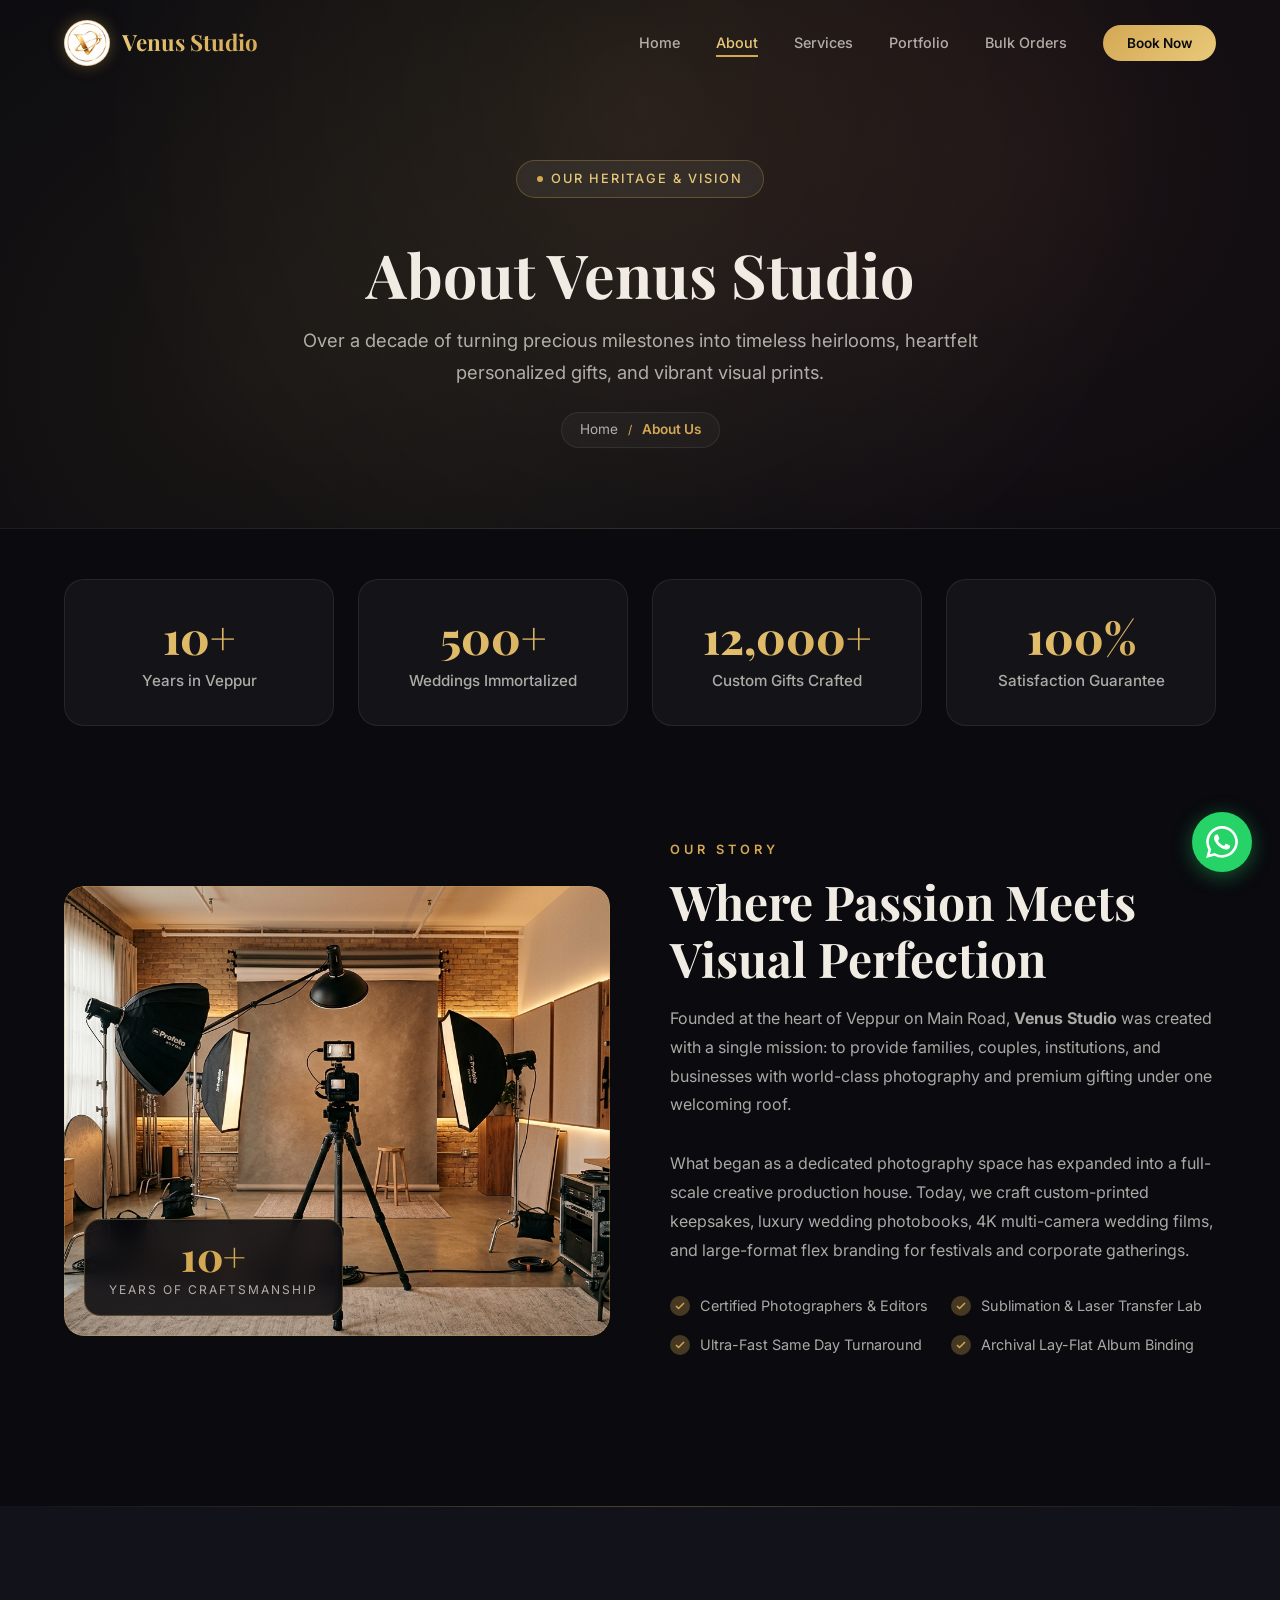
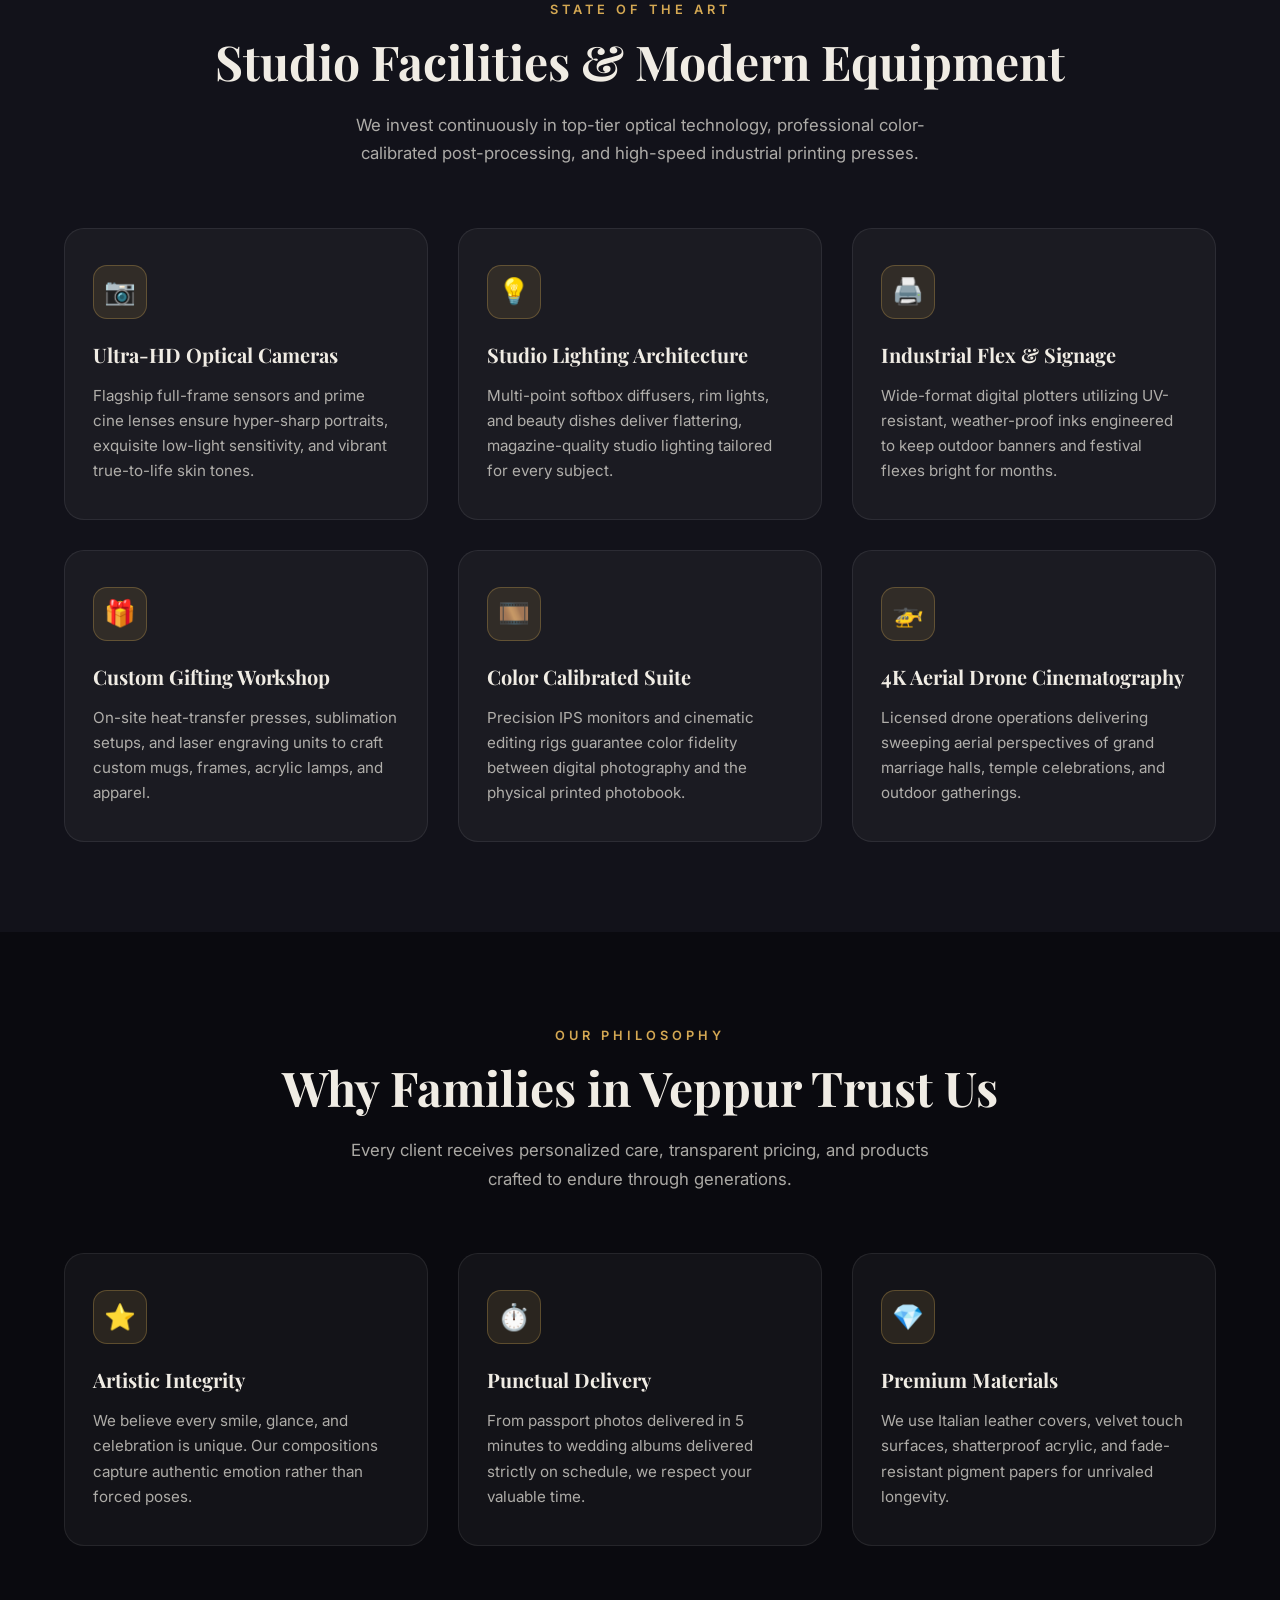
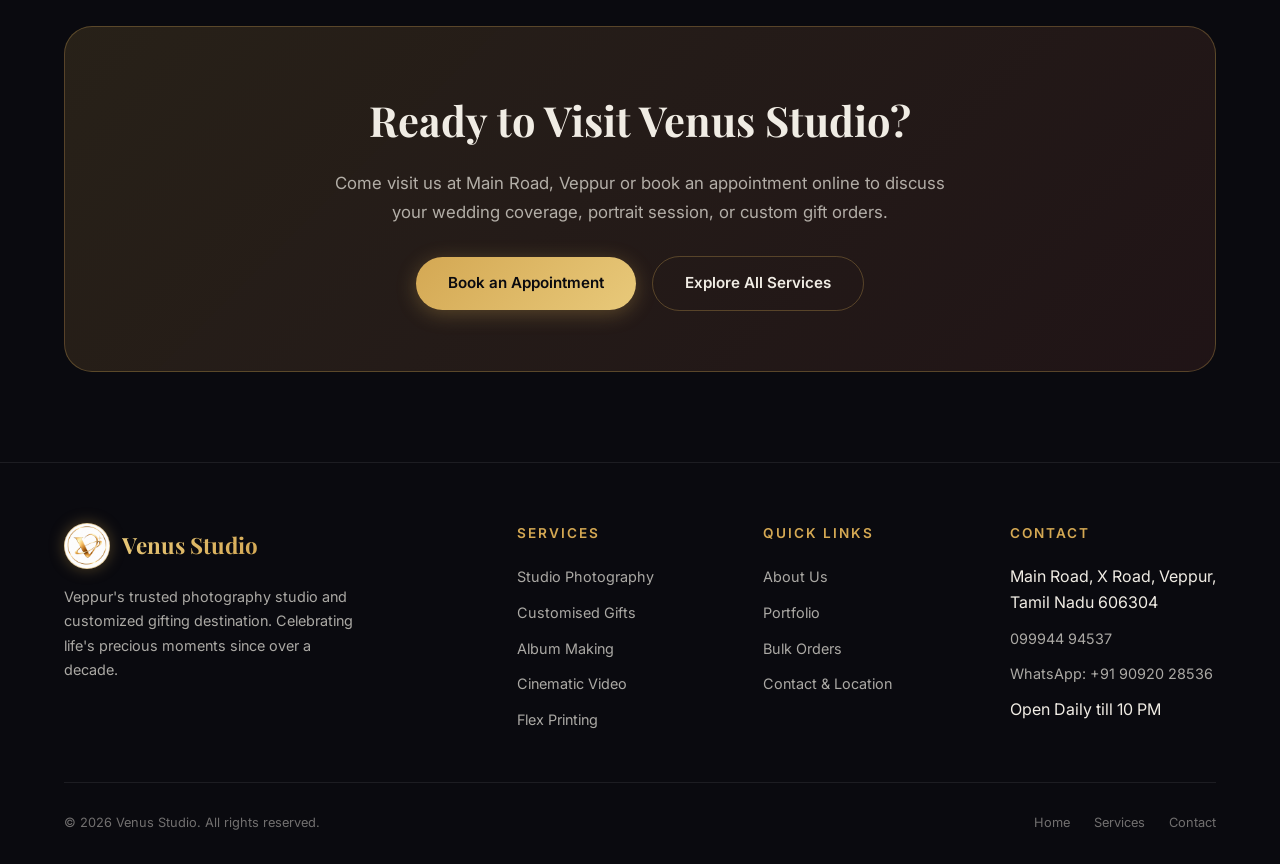
==== about.html @ 0b992a7d "split pagess" ====
<!DOCTYPE html>
<html lang="en">
<head>
  <meta charset="UTF-8">
  <meta name="viewport" content="width=device-width, initial-scale=1.0">
  <title>About Us | Venus Studio & Gifts — Veppur</title>
  <meta name="description" content="Discover the story, creative vision, and studio facilities behind Venus Studio in Veppur. Serving over a decade of excellence in photography, cinematic video, and custom gifts.">
  <meta name="keywords" content="About Venus Studio, photography studio Veppur, photo studio equipment, customized gift makers, wedding photography team">

  <!-- Open Graph / Meta -->
  <meta property="og:title" content="About Us | Venus Studio & Gifts">
  <meta property="og:description" content="Veppur's trusted photography studio and customized gifting destination celebrating life's precious moments for over 10 years.">
  <meta property="og:type" content="website">
  <meta property="og:image" content="images/studio.jpg">

  <!-- Stylesheet & Favicon -->
  <link rel="stylesheet" href="styles.css">
  <link rel="icon" type="image/png" href="images/logo.png">
</head>
<body>

  <!-- Navigation Bar -->
  <header>
    <nav class="navbar" id="navbar">
      <div class="container">
        <a href="index.html" class="nav-logo" aria-label="Venus Studio Home">
          <img src="images/logo.png" alt="Venus Studio Logo" class="nav-logo-img">
          <span class="nav-logo-text">Venus Studio</span>
        </a>

        <ul class="nav-links" id="navLinks">
          <li><a href="index.html">Home</a></li>
          <li><a href="about.html" class="active">About</a></li>
          <li><a href="services.html">Services</a></li>
          <li><a href="portfolio.html">Portfolio</a></li>
          <li><a href="bulk-orders.html">Bulk Orders</a></li>
          <li><a href="contact.html" class="nav-cta">Book Now</a></li>
        </ul>

        <button class="hamburger" id="hamburger" aria-label="Toggle menu">
          <span></span>
          <span></span>
          <span></span>
        </button>
      </div>
    </nav>
  </header>

  <main>
    <!-- Subpage Hero Banner -->
    <section class="page-hero">
      <div class="container">
        <div class="hero-badge">
          <span class="dot"></span>
          <span>Our Heritage & Vision</span>
        </div>
        <h1 class="page-hero-title">About Venus Studio</h1>
        <p class="page-hero-subtitle">
          Over a decade of turning precious milestones into timeless heirlooms, heartfelt personalized gifts, and vibrant visual prints.
        </p>
        <div class="breadcrumb">
          <a href="index.html">Home</a>
          <span class="breadcrumb-sep">/</span>
          <span class="breadcrumb-active">About Us</span>
        </div>
      </div>
    </section>

    <!-- Milestone Statistics -->
    <section class="container">
      <div class="stats-grid">
        <div class="stat-card reveal">
          <div class="stat-num">10+</div>
          <div class="stat-label">Years in Veppur</div>
        </div>
        <div class="stat-card reveal">
          <div class="stat-num">500+</div>
          <div class="stat-label">Weddings Immortalized</div>
        </div>
        <div class="stat-card reveal">
          <div class="stat-num">12,000+</div>
          <div class="stat-label">Custom Gifts Crafted</div>
        </div>
        <div class="stat-card reveal">
          <div class="stat-num">100%</div>
          <div class="stat-label">Satisfaction Guarantee</div>
        </div>
      </div>
    </section>

    <!-- In-Depth Story & Philosophy -->
    <section class="about" style="padding-top: 40px;">
      <div class="container">
        <div class="about-grid">
          <div class="about-image reveal-left">
            <img src="images/studio.jpg" alt="Venus Studio professional cameras and studio layout">
            <div class="about-experience">
              <div class="number">10+</div>
              <div class="label">Years of Craftsmanship</div>
            </div>
          </div>

          <div class="about-content reveal-right">
            <span class="section-label">Our Story</span>
            <h2 class="section-title">Where Passion Meets Visual Perfection</h2>
            <p class="about-text">
              Founded at the heart of Veppur on Main Road, <strong>Venus Studio</strong> was created with a single mission: to provide families, couples, institutions, and businesses with world-class photography and premium gifting under one welcoming roof.
            </p>
            <p class="about-text">
              What began as a dedicated photography space has expanded into a full-scale creative production house. Today, we craft custom-printed keepsakes, luxury wedding photobooks, 4K multi-camera wedding films, and large-format flex branding for festivals and corporate gatherings.
            </p>

            <div class="about-features">
              <div class="about-feature">
                <div class="check">
                  <svg viewBox="0 0 24 24" fill="none" stroke-width="3"><polyline points="20 6 9 17 4 12"></polyline></svg>
                </div>
                <span>Certified Photographers & Editors</span>
              </div>
              <div class="about-feature">
                <div class="check">
                  <svg viewBox="0 0 24 24" fill="none" stroke-width="3"><polyline points="20 6 9 17 4 12"></polyline></svg>
                </div>
                <span>Sublimation & Laser Transfer Lab</span>
              </div>
              <div class="about-feature">
                <div class="check">
                  <svg viewBox="0 0 24 24" fill="none" stroke-width="3"><polyline points="20 6 9 17 4 12"></polyline></svg>
                </div>
                <span>Ultra-Fast Same Day Turnaround</span>
              </div>
              <div class="about-feature">
                <div class="check">
                  <svg viewBox="0 0 24 24" fill="none" stroke-width="3"><polyline points="20 6 9 17 4 12"></polyline></svg>
                </div>
                <span>Archival Lay-Flat Album Binding</span>
              </div>
            </div>
          </div>
        </div>
      </div>
    </section>

    <!-- Studio Facilities & Technology -->
    <section class="services" style="background: var(--bg-secondary); padding: 90px 0;">
      <div class="container">
        <div class="section-header reveal">
          <span class="section-label">State of the Art</span>
          <h2 class="section-title">Studio Facilities & Modern Equipment</h2>
          <p class="section-subtitle">
            We invest continuously in top-tier optical technology, professional color-calibrated post-processing, and high-speed industrial printing presses.
          </p>
        </div>

        <div class="values-grid">
          <div class="value-card reveal">
            <div class="value-icon">📷</div>
            <h3>Ultra-HD Optical Cameras</h3>
            <p>Flagship full-frame sensors and prime cine lenses ensure hyper-sharp portraits, exquisite low-light sensitivity, and vibrant true-to-life skin tones.</p>
          </div>

          <div class="value-card reveal">
            <div class="value-icon">💡</div>
            <h3>Studio Lighting Architecture</h3>
            <p>Multi-point softbox diffusers, rim lights, and beauty dishes deliver flattering, magazine-quality studio lighting tailored for every subject.</p>
          </div>

          <div class="value-card reveal">
            <div class="value-icon">🖨️</div>
            <h3>Industrial Flex & Signage</h3>
            <p>Wide-format digital plotters utilizing UV-resistant, weather-proof inks engineered to keep outdoor banners and festival flexes bright for months.</p>
          </div>

          <div class="value-card reveal">
            <div class="value-icon">🎁</div>
            <h3>Custom Gifting Workshop</h3>
            <p>On-site heat-transfer presses, sublimation setups, and laser engraving units to craft custom mugs, frames, acrylic lamps, and apparel.</p>
          </div>

          <div class="value-card reveal">
            <div class="value-icon">🎞️</div>
            <h3>Color Calibrated Suite</h3>
            <p>Precision IPS monitors and cinematic editing rigs guarantee color fidelity between digital photography and the physical printed photobook.</p>
          </div>

          <div class="value-card reveal">
            <div class="value-icon">🚁</div>
            <h3>4K Aerial Drone Cinematography</h3>
            <p>Licensed drone operations delivering sweeping aerial perspectives of grand marriage halls, temple celebrations, and outdoor gatherings.</p>
          </div>
        </div>
      </div>
    </section>

    <!-- Our Values & Promises -->
    <section class="container" style="padding: 90px 24px;">
      <div class="section-header reveal">
        <span class="section-label">Our Philosophy</span>
        <h2 class="section-title">Why Families in Veppur Trust Us</h2>
        <p class="section-subtitle">
          Every client receives personalized care, transparent pricing, and products crafted to endure through generations.
        </p>
      </div>

      <div class="values-grid">
        <div class="value-card reveal">
          <div class="value-icon">⭐</div>
          <h3>Artistic Integrity</h3>
          <p>We believe every smile, glance, and celebration is unique. Our compositions capture authentic emotion rather than forced poses.</p>
        </div>

        <div class="value-card reveal">
          <div class="value-icon">⏱️</div>
          <h3>Punctual Delivery</h3>
          <p>From passport photos delivered in 5 minutes to wedding albums delivered strictly on schedule, we respect your valuable time.</p>
        </div>

        <div class="value-card reveal">
          <div class="value-icon">💎</div>
          <h3>Premium Materials</h3>
          <p>We use Italian leather covers, velvet touch surfaces, shatterproof acrylic, and fade-resistant pigment papers for unrivaled longevity.</p>
        </div>
      </div>

      <!-- Call to Action Banner -->
      <div class="cta-banner reveal">
        <h2>Ready to Visit Venus Studio?</h2>
        <p>Come visit us at Main Road, Veppur or book an appointment online to discuss your wedding coverage, portrait session, or custom gift orders.</p>
        <div class="cta-banner-buttons">
          <a href="contact.html" class="btn btn-primary">Book an Appointment</a>
          <a href="services.html" class="btn btn-secondary">Explore All Services</a>
        </div>
      </div>
    </section>
  </main>

  <!-- Footer -->
  <footer class="footer">
    <div class="container">
      <div class="footer-grid">
        <div class="footer-brand">
          <div class="nav-logo">
            <img src="images/logo.png" alt="Venus Studio Logo" class="nav-logo-img">
            <span class="nav-logo-text">Venus Studio</span>
          </div>
          <p>Veppur's trusted photography studio and customized gifting destination. Celebrating life's precious moments since over a decade.</p>
        </div>

        <div class="footer-col">
          <h4>Services</h4>
          <ul>
            <li><a href="services.html#photography">Studio Photography</a></li>
            <li><a href="services.html#gifts">Customised Gifts</a></li>
            <li><a href="services.html#album">Album Making</a></li>
            <li><a href="services.html#videography">Cinematic Video</a></li>
            <li><a href="services.html#flex">Flex Printing</a></li>
          </ul>
        </div>

        <div class="footer-col">
          <h4>Quick Links</h4>
          <ul>
            <li><a href="about.html">About Us</a></li>
            <li><a href="portfolio.html">Portfolio</a></li>
            <li><a href="bulk-orders.html">Bulk Orders</a></li>
            <li><a href="contact.html">Contact & Location</a></li>
          </ul>
        </div>

        <div class="footer-col">
          <h4>Contact</h4>
          <ul>
            <li>Main Road, X Road, Veppur, Tamil Nadu 606304</li>
            <li><a href="tel:09994494537">099944 94537</a></li>
            <li><a href="https://wa.me/919092028536" target="_blank" rel="noopener">WhatsApp: +91 90920 28536</a></li>
            <li>Open Daily till 10 PM</li>
          </ul>
        </div>
      </div>

      <div class="footer-bottom">
        <p>&copy; 2026 Venus Studio. All rights reserved.</p>
        <div class="footer-bottom-links">
          <a href="index.html">Home</a>
          <a href="services.html">Services</a>
          <a href="contact.html">Contact</a>
        </div>
      </div>
    </div>
  </footer>

  <!-- Floating WhatsApp Action Button -->
  <a href="https://wa.me/919092028536?text=Hi%20Venus%20Studio,%20I%20would%20like%20to%20know%20more%20about%20your%20services" target="_blank" rel="noopener" class="whatsapp-float" aria-label="Chat with Venus Studio on WhatsApp">
    <svg viewBox="0 0 24 24"><path d="M.057 24l1.687-6.163c-1.041-1.804-1.588-3.849-1.587-5.946.003-6.556 5.338-11.891 11.893-11.891 3.181.001 6.167 1.24 8.413 3.488 2.245 2.248 3.481 5.236 3.48 8.414-.003 6.557-5.338 11.892-11.893 11.892-1.99-.001-3.951-.5-5.688-1.448l-6.305 1.654zm6.597-3.807c1.676.995 3.276 1.591 5.392 1.592 5.448 0 9.886-4.434 9.889-9.885.002-5.462-4.415-9.89-9.881-9.892-5.452 0-9.887 4.434-9.889 9.884-.001 2.225.651 3.891 1.746 5.634l-.999 3.648 3.742-.981zm11.387-5.464c-.074-.124-.272-.198-.57-.347-.297-.149-1.758-.868-2.031-.967-.272-.099-.47-.149-.669.149-.198.297-.768.967-.941 1.165-.173.198-.347.223-.644.074-.297-.149-1.255-.462-2.39-1.475-.883-.788-1.48-1.761-1.653-2.059-.173-.297-.018-.458.13-.606.134-.133.297-.347.446-.521.151-.172.2-.296.3-.495.099-.198.05-.372-.025-.521-.075-.148-.669-1.611-.916-2.206-.242-.579-.487-.501-.669-.51-.173-.008-.371-.01-.57-.01-.198 0-.52.074-.792.372s-1.04 1.015-1.04 2.479 1.065 2.876 1.213 3.074c.149.198 2.095 3.2 5.076 4.487.709.306 1.263.489 1.694.626.712.226 1.36.194 1.872.118.571-.085 1.758-.719 2.006-1.413.248-.695.248-1.29.173-1.414z"/></svg>
    <span class="tooltip">Chat with Venus Studio</span>
  </a>

  <!-- JavaScript -->
  <script src="script.js"></script>
</body>
</html>
---- styles.css ----
/* ============================================
   VENUS STUDIO — Design System
   Premium dark theme with gold accents
   ============================================ */

/* --- Google Fonts --- */
@import url('https://fonts.googleapis.com/css2?family=Playfair+Display:ital,wght@0,400;0,500;0,600;0,700;0,800;1,400;1,500&family=Inter:wght@300;400;500;600;700&display=swap');

/* --- CSS Custom Properties --- */
:root {
  /* Colors */
  --bg-primary: #0a0a0f;
  --bg-secondary: #12121a;
  --bg-card: rgba(255, 255, 255, 0.04);
  --bg-glass: rgba(255, 255, 255, 0.06);
  --bg-glass-hover: rgba(255, 255, 255, 0.1);

  --gold-primary: #d4a853;
  --gold-light: #e8c97a;
  --gold-dark: #b8922e;
  --gold-glow: rgba(212, 168, 83, 0.3);

  --coral: #e8735a;
  --coral-soft: rgba(232, 115, 90, 0.15);

  --text-primary: #f0ece4;
  --text-secondary: rgba(240, 236, 228, 0.7);
  --text-muted: rgba(240, 236, 228, 0.45);

  --border-subtle: rgba(255, 255, 255, 0.08);
  --border-gold: rgba(212, 168, 83, 0.3);

  /* Typography */
  --font-display: 'Playfair Display', Georgia, serif;
  --font-body: 'Inter', -apple-system, BlinkMacSystemFont, sans-serif;

  /* Spacing */
  --section-padding: 100px 0;
  --container-width: 1200px;
  --container-padding: 0 24px;

  /* Transitions */
  --ease-out: cubic-bezier(0.25, 0.46, 0.45, 0.94);
  --ease-spring: cubic-bezier(0.34, 1.56, 0.64, 1);

  /* Shadows */
  --shadow-card: 0 4px 30px rgba(0, 0, 0, 0.3);
  --shadow-glow: 0 0 40px rgba(212, 168, 83, 0.15);
  --shadow-deep: 0 20px 60px rgba(0, 0, 0, 0.5);
}

/* --- Reset & Base --- */
*,
*::before,
*::after {
  margin: 0;
  padding: 0;
  box-sizing: border-box;
}

html {
  scroll-behavior: smooth;
  font-size: 16px;
  -webkit-font-smoothing: antialiased;
  -moz-osx-font-smoothing: grayscale;
}

body {
  font-family: var(--font-body);
  background-color: var(--bg-primary);
  color: var(--text-primary);
  line-height: 1.6;
  overflow-x: hidden;
}

a {
  text-decoration: none;
  color: inherit;
  transition: color 0.3s var(--ease-out);
}

img {
  max-width: 100%;
  display: block;
}

ul {
  list-style: none;
}

/* --- Container --- */
.container {
  max-width: var(--container-width);
  margin: 0 auto;
  padding: var(--container-padding);
}

/* --- Section Titles --- */
.section-label {
  font-family: var(--font-body);
  font-size: 0.8rem;
  font-weight: 600;
  letter-spacing: 4px;
  text-transform: uppercase;
  color: var(--gold-primary);
  margin-bottom: 12px;
  display: inline-block;
}

.section-title {
  font-family: var(--font-display);
  font-size: clamp(2rem, 4vw, 3rem);
  font-weight: 700;
  color: var(--text-primary);
  line-height: 1.2;
  margin-bottom: 20px;
}

.section-subtitle {
  font-size: 1.05rem;
  color: var(--text-secondary);
  max-width: 600px;
  line-height: 1.7;
}

.section-header {
  text-align: center;
  margin-bottom: 60px;
}

.section-header .section-subtitle {
  margin: 0 auto;
}

/* --- Scroll Animations --- */
.reveal {
  opacity: 0;
  transform: translateY(40px);
  transition: opacity 0.8s var(--ease-out), transform 0.8s var(--ease-out);
}

.reveal.visible {
  opacity: 1;
  transform: translateY(0);
}

.reveal-left {
  opacity: 0;
  transform: translateX(-50px);
  transition: opacity 0.8s var(--ease-out), transform 0.8s var(--ease-out);
}

.reveal-left.visible {
  opacity: 1;
  transform: translateX(0);
}

.reveal-right {
  opacity: 0;
  transform: translateX(50px);
  transition: opacity 0.8s var(--ease-out), transform 0.8s var(--ease-out);
}

.reveal-right.visible {
  opacity: 1;
  transform: translateX(0);
}

.reveal-scale {
  opacity: 0;
  transform: scale(0.9);
  transition: opacity 0.8s var(--ease-out), transform 0.8s var(--ease-out);
}

.reveal-scale.visible {
  opacity: 1;
  transform: scale(1);
}

/* Staggered animations for children */
.stagger-children .reveal:nth-child(1) { transition-delay: 0s; }
.stagger-children .reveal:nth-child(2) { transition-delay: 0.1s; }
.stagger-children .reveal:nth-child(3) { transition-delay: 0.2s; }
.stagger-children .reveal:nth-child(4) { transition-delay: 0.3s; }
.stagger-children .reveal:nth-child(5) { transition-delay: 0.4s; }
.stagger-children .reveal:nth-child(6) { transition-delay: 0.5s; }
.stagger-children .reveal:nth-child(7) { transition-delay: 0.6s; }

/* ============================================
   NAVIGATION
   ============================================ */
.navbar {
  position: fixed;
  top: 0;
  left: 0;
  right: 0;
  z-index: 1000;
  padding: 20px 0;
  transition: all 0.4s var(--ease-out);
}

.navbar.scrolled {
  background: rgba(10, 10, 15, 0.92);
  backdrop-filter: blur(20px);
  -webkit-backdrop-filter: blur(20px);
  padding: 12px 0;
  border-bottom: 1px solid var(--border-subtle);
}

.navbar .container {
  display: flex;
  justify-content: space-between;
  align-items: center;
}

.nav-logo {
  display: flex;
  align-items: center;
  gap: 12px;
}

.nav-logo-icon {
  width: 42px;
  height: 42px;
  background: linear-gradient(135deg, var(--gold-primary), var(--gold-dark));
  border-radius: 12px;
  display: flex;
  align-items: center;
  justify-content: center;
  font-family: var(--font-display);
  font-size: 1.3rem;
  font-weight: 800;
  color: var(--bg-primary);
}

.nav-logo-img {
  width: 46px;
  height: 46px;
  border-radius: 50%;
  display: block;
  object-fit: cover;
  background-color: #ffffff;
  border: 1.5px solid rgba(212, 168, 83, 0.5);
  box-shadow: 0 0 15px rgba(212, 168, 83, 0.35);
  transition: transform 0.4s var(--ease-spring), box-shadow 0.4s var(--ease-out);
}

.nav-logo:hover .nav-logo-img {
  transform: scale(1.08);
  box-shadow: 0 0 25px rgba(212, 168, 83, 0.55);
}

.nav-logo-text {
  font-family: var(--font-display);
  font-size: 1.4rem;
  font-weight: 700;
  background: linear-gradient(135deg, var(--gold-light), var(--gold-primary));
  -webkit-background-clip: text;
  -webkit-text-fill-color: transparent;
  background-clip: text;
}

.nav-links {
  display: flex;
  align-items: center;
  gap: 36px;
}

.nav-links a {
  font-size: 0.9rem;
  font-weight: 500;
  color: var(--text-secondary);
  position: relative;
  padding: 4px 0;
}

.nav-links a::after {
  content: '';
  position: absolute;
  bottom: -2px;
  left: 0;
  width: 0;
  height: 2px;
  background: var(--gold-primary);
  transition: width 0.3s var(--ease-out);
}

.nav-links a:hover,
.nav-links a.active {
  color: var(--gold-light);
}

.nav-links a:hover::after,
.nav-links a.active::after {
  width: 100%;
}

.nav-cta {
  font-size: 0.85rem !important;
  font-weight: 600 !important;
  color: var(--bg-primary) !important;
  background: linear-gradient(135deg, var(--gold-primary), var(--gold-light));
  padding: 10px 24px !important;
  border-radius: 50px;
  transition: transform 0.3s var(--ease-spring), box-shadow 0.3s var(--ease-out) !important;
}

.nav-cta::after {
  display: none !important;
}

.nav-cta:hover {
  transform: translateY(-2px);
  box-shadow: var(--shadow-glow);
  -webkit-text-fill-color: var(--bg-primary) !important;
}

/* Hamburger */
.hamburger {
  display: none;
  flex-direction: column;
  gap: 6px;
  cursor: pointer;
  padding: 4px;
  z-index: 1001;
}

.hamburger span {
  width: 28px;
  height: 2px;
  background: var(--text-primary);
  border-radius: 2px;
  transition: all 0.3s var(--ease-out);
}

.hamburger.active span:nth-child(1) {
  transform: rotate(45deg) translate(6px, 6px);
}

.hamburger.active span:nth-child(2) {
  opacity: 0;
}

.hamburger.active span:nth-child(3) {
  transform: rotate(-45deg) translate(6px, -6px);
}

/* ============================================
   HERO SECTION
   ============================================ */
.hero {
  position: relative;
  min-height: 100vh;
  display: flex;
  align-items: center;
  justify-content: center;
  overflow: hidden;
}

.hero-bg {
  position: absolute;
  inset: 0;
  z-index: 0;
}

.hero-bg img {
  width: 100%;
  height: 100%;
  object-fit: cover;
  filter: brightness(0.3);
}

.hero-bg::after {
  content: '';
  position: absolute;
  inset: 0;
  background: linear-gradient(
    180deg,
    rgba(10, 10, 15, 0.3) 0%,
    rgba(10, 10, 15, 0.5) 50%,
    rgba(10, 10, 15, 1) 100%
  );
}

.hero-particles {
  position: absolute;
  inset: 0;
  z-index: 1;
  overflow: hidden;
}

.particle {
  position: absolute;
  width: 3px;
  height: 3px;
  background: var(--gold-primary);
  border-radius: 50%;
  opacity: 0;
  animation: float-particle 8s infinite;
}

@keyframes float-particle {
  0% {
    opacity: 0;
    transform: translateY(100vh) scale(0);
  }
  10% {
    opacity: 0.8;
  }
  90% {
    opacity: 0.2;
  }
  100% {
    opacity: 0;
    transform: translateY(-10vh) scale(1);
  }
}

.hero-content {
  position: relative;
  z-index: 2;
  text-align: center;
  max-width: 800px;
  padding: 0 24px;
}

.hero-badge {
  display: inline-flex;
  align-items: center;
  gap: 8px;
  background: var(--bg-glass);
  border: 1px solid var(--border-gold);
  border-radius: 50px;
  padding: 8px 20px;
  margin-bottom: 24px;
  font-size: 0.8rem;
  font-weight: 500;
  letter-spacing: 2px;
  text-transform: uppercase;
  color: var(--gold-light);
  animation: fadeInDown 1s var(--ease-out) 0.2s both;
}

.hero-badge .dot {
  width: 6px;
  height: 6px;
  background: var(--gold-primary);
  border-radius: 50%;
  animation: pulse-dot 2s infinite;
}

@keyframes pulse-dot {
  0%, 100% { opacity: 1; transform: scale(1); }
  50% { opacity: 0.5; transform: scale(1.5); }
}

.hero-title {
  font-family: var(--font-display);
  font-size: clamp(2.8rem, 7vw, 5.5rem);
  font-weight: 800;
  line-height: 1.05;
  margin-bottom: 10px;
  animation: fadeInUp 1s var(--ease-out) 0.4s both;
}

.hero-title .highlight {
  background: linear-gradient(135deg, var(--gold-light), var(--gold-primary), var(--coral));
  -webkit-background-clip: text;
  -webkit-text-fill-color: transparent;
  background-clip: text;
}

.hero-tagline {
  font-family: var(--font-display);
  font-size: clamp(1rem, 2vw, 1.4rem);
  font-weight: 400;
  font-style: italic;
  color: var(--gold-light);
  margin-bottom: 20px;
  opacity: 0.85;
  animation: fadeInUp 1s var(--ease-out) 0.55s both;
}

.hero-description {
  font-size: 1.1rem;
  color: var(--text-secondary);
  max-width: 550px;
  margin: 0 auto 40px;
  line-height: 1.7;
  animation: fadeInUp 1s var(--ease-out) 0.6s both;
}

.hero-buttons {
  display: flex;
  gap: 16px;
  justify-content: center;
  flex-wrap: wrap;
  animation: fadeInUp 1s var(--ease-out) 0.8s both;
}

@keyframes fadeInUp {
  from {
    opacity: 0;
    transform: translateY(30px);
  }
  to {
    opacity: 1;
    transform: translateY(0);
  }
}

@keyframes fadeInDown {
  from {
    opacity: 0;
    transform: translateY(-20px);
  }
  to {
    opacity: 1;
    transform: translateY(0);
  }
}

/* --- Buttons --- */
.btn {
  display: inline-flex;
  align-items: center;
  gap: 8px;
  padding: 14px 32px;
  border-radius: 50px;
  font-family: var(--font-body);
  font-size: 0.95rem;
  font-weight: 600;
  cursor: pointer;
  border: none;
  transition: all 0.3s var(--ease-spring);
}

.btn-primary {
  background: linear-gradient(135deg, var(--gold-primary), var(--gold-light));
  color: var(--bg-primary);
  box-shadow: 0 4px 20px rgba(212, 168, 83, 0.3);
}

.btn-primary:hover {
  transform: translateY(-3px);
  box-shadow: 0 8px 30px rgba(212, 168, 83, 0.5);
}

.btn-secondary {
  background: transparent;
  color: var(--text-primary);
  border: 1.5px solid var(--border-gold);
}

.btn-secondary:hover {
  background: var(--bg-glass);
  border-color: var(--gold-primary);
  transform: translateY(-3px);
}

/* Hero scroll indicator */
.hero-scroll {
  position: absolute;
  bottom: 40px;
  left: 50%;
  transform: translateX(-50%);
  z-index: 2;
  display: flex;
  flex-direction: column;
  align-items: center;
  gap: 8px;
  animation: fadeInUp 1s var(--ease-out) 1.2s both;
}

.hero-scroll span {
  font-size: 0.7rem;
  letter-spacing: 3px;
  text-transform: uppercase;
  color: var(--text-muted);
}

.scroll-line {
  width: 1px;
  height: 40px;
  background: linear-gradient(to bottom, var(--gold-primary), transparent);
  animation: scroll-pulse 2s infinite;
}

@keyframes scroll-pulse {
  0% { opacity: 1; height: 40px; }
  50% { opacity: 0.3; height: 20px; }
  100% { opacity: 1; height: 40px; }
}

/* ============================================
   ABOUT SECTION
   ============================================ */
.about {
  padding: var(--section-padding);
  position: relative;
}

.about-grid {
  display: grid;
  grid-template-columns: 1fr 1fr;
  gap: 60px;
  align-items: center;
}

.about-image {
  position: relative;
  border-radius: 20px;
  overflow: hidden;
}

.about-image img {
  width: 100%;
  height: 450px;
  object-fit: cover;
  border-radius: 20px;
  transition: transform 0.6s var(--ease-out);
}

.about-image:hover img {
  transform: scale(1.03);
}

.about-image::before {
  content: '';
  position: absolute;
  inset: 0;
  border-radius: 20px;
  border: 1px solid var(--border-gold);
  z-index: 1;
  pointer-events: none;
}

.about-experience {
  position: absolute;
  bottom: 20px;
  left: 20px;
  z-index: 2;
  background: rgba(10, 10, 15, 0.85);
  backdrop-filter: blur(10px);
  border: 1px solid var(--border-gold);
  border-radius: 16px;
  padding: 16px 24px;
  text-align: center;
}

.about-experience .number {
  font-family: var(--font-display);
  font-size: 2.5rem;
  font-weight: 800;
  color: var(--gold-primary);
  line-height: 1;
}

.about-experience .label {
  font-size: 0.75rem;
  letter-spacing: 2px;
  text-transform: uppercase;
  color: var(--text-secondary);
  margin-top: 4px;
}

.about-content {
  padding: 20px 0;
}

.about-content .section-title {
  margin-bottom: 16px;
}

.about-text {
  color: var(--text-secondary);
  margin-bottom: 30px;
  line-height: 1.8;
}

.about-features {
  display: grid;
  grid-template-columns: 1fr 1fr;
  gap: 16px;
  margin-bottom: 30px;
}

.about-feature {
  display: flex;
  align-items: center;
  gap: 10px;
  font-size: 0.9rem;
  color: var(--text-secondary);
}

.about-feature .check {
  width: 20px;
  height: 20px;
  border-radius: 50%;
  background: var(--gold-glow);
  display: flex;
  align-items: center;
  justify-content: center;
  flex-shrink: 0;
}

.about-feature .check svg {
  width: 12px;
  height: 12px;
  stroke: var(--gold-primary);
}

/* ============================================
   SERVICES SECTION
   ============================================ */
.services {
  padding: var(--section-padding);
  background: var(--bg-secondary);
  position: relative;
}

.services::before {
  content: '';
  position: absolute;
  top: 0;
  left: 0;
  right: 0;
  height: 1px;
  background: linear-gradient(to right, transparent, var(--border-gold), transparent);
}

.services-grid {
  display: grid;
  grid-template-columns: repeat(auto-fit, minmax(320px, 1fr));
  gap: 24px;
}

.service-card {
  position: relative;
  border-radius: 20px;
  overflow: hidden;
  background: var(--bg-card);
  border: 1px solid var(--border-subtle);
  transition: all 0.4s var(--ease-out);
  cursor: pointer;
}

.service-card:hover {
  border-color: var(--border-gold);
  transform: translateY(-8px);
  box-shadow: var(--shadow-glow);
}

.service-card-image {
  position: relative;
  height: 220px;
  overflow: hidden;
}

.service-card-image img {
  width: 100%;
  height: 100%;
  object-fit: cover;
  transition: transform 0.6s var(--ease-out);
}

.service-card:hover .service-card-image img {
  transform: scale(1.08);
}

.service-card-image::after {
  content: '';
  position: absolute;
  inset: 0;
  background: linear-gradient(to top, rgba(10, 10, 15, 0.9) 0%, transparent 60%);
}

.service-card-icon {
  position: absolute;
  top: 16px;
  right: 16px;
  width: 44px;
  height: 44px;
  border-radius: 12px;
  background: rgba(10, 10, 15, 0.7);
  backdrop-filter: blur(10px);
  border: 1px solid var(--border-gold);
  display: flex;
  align-items: center;
  justify-content: center;
  font-size: 1.3rem;
  z-index: 1;
}

.service-card-body {
  padding: 24px;
  position: relative;
}

.service-card-body h3 {
  font-family: var(--font-display);
  font-size: 1.3rem;
  font-weight: 700;
  margin-bottom: 8px;
  color: var(--text-primary);
}

.service-card-body p {
  font-size: 0.9rem;
  color: var(--text-secondary);
  line-height: 1.6;
  margin-bottom: 16px;
}

.service-card-link {
  display: inline-flex;
  align-items: center;
  gap: 6px;
  font-size: 0.85rem;
  font-weight: 600;
  color: var(--gold-primary);
  transition: gap 0.3s var(--ease-out);
}

.service-card:hover .service-card-link {
  gap: 12px;
}

.service-card-link svg {
  width: 16px;
  height: 16px;
  stroke: var(--gold-primary);
}

/* ============================================
   GALLERY SECTION
   ============================================ */
.gallery {
  padding: var(--section-padding);
  position: relative;
}

.gallery-grid {
  display: grid;
  grid-template-columns: repeat(4, 1fr);
  grid-template-rows: auto;
  gap: 16px;
}

.gallery-item {
  border-radius: 16px;
  overflow: hidden;
  position: relative;
  cursor: pointer;
}

.gallery-item img {
  width: 100%;
  height: 100%;
  object-fit: cover;
  transition: transform 0.6s var(--ease-out);
}

.gallery-item:hover img {
  transform: scale(1.1);
}

.gallery-item::after {
  content: '';
  position: absolute;
  inset: 0;
  background: rgba(10, 10, 15, 0.4);
  opacity: 0;
  transition: opacity 0.3s var(--ease-out);
}

.gallery-item:hover::after {
  opacity: 1;
}

.gallery-item-overlay {
  position: absolute;
  inset: 0;
  display: flex;
  align-items: center;
  justify-content: center;
  z-index: 1;
  opacity: 0;
  transition: opacity 0.3s var(--ease-out);
}

.gallery-item:hover .gallery-item-overlay {
  opacity: 1;
}

.gallery-item-overlay svg {
  width: 36px;
  height: 36px;
  stroke: white;
  filter: drop-shadow(0 2px 8px rgba(0,0,0,0.5));
}

.gallery-item:nth-child(1) {
  grid-column: span 2;
  grid-row: span 2;
  height: 420px;
}

.gallery-item:nth-child(2),
.gallery-item:nth-child(3) {
  height: 200px;
}

.gallery-item:nth-child(4) {
  height: 200px;
}

.gallery-item:nth-child(5) {
  height: 200px;
}

.gallery-item:nth-child(6) {
  grid-column: span 2;
  height: 200px;
}

/* Lightbox */
.lightbox {
  position: fixed;
  inset: 0;
  z-index: 2000;
  background: rgba(0, 0, 0, 0.95);
  display: flex;
  align-items: center;
  justify-content: center;
  opacity: 0;
  visibility: hidden;
  transition: all 0.3s var(--ease-out);
}

.lightbox.active {
  opacity: 1;
  visibility: visible;
}

.lightbox img {
  max-width: 90%;
  max-height: 85vh;
  object-fit: contain;
  border-radius: 12px;
  transform: scale(0.9);
  transition: transform 0.4s var(--ease-spring);
}

.lightbox.active img {
  transform: scale(1);
}

.lightbox-close {
  position: absolute;
  top: 24px;
  right: 24px;
  width: 48px;
  height: 48px;
  border-radius: 50%;
  background: var(--bg-glass);
  border: 1px solid var(--border-subtle);
  display: flex;
  align-items: center;
  justify-content: center;
  cursor: pointer;
  transition: all 0.3s var(--ease-out);
}

.lightbox-close:hover {
  background: var(--bg-glass-hover);
  border-color: var(--gold-primary);
}

.lightbox-close svg {
  width: 20px;
  height: 20px;
  stroke: var(--text-primary);
}

/* ============================================
   BULK ORDERS SECTION
   ============================================ */
.bulk-orders {
  padding: var(--section-padding);
  background: var(--bg-secondary);
  position: relative;
}

.bulk-orders::before {
  content: '';
  position: absolute;
  top: 0;
  left: 0;
  right: 0;
  height: 1px;
  background: linear-gradient(to right, transparent, var(--border-gold), transparent);
}

.bulk-grid {
  display: grid;
  grid-template-columns: 1fr 1fr;
  gap: 60px;
  align-items: center;
}

.bulk-content .section-title {
  margin-bottom: 16px;
}

.bulk-text {
  color: var(--text-secondary);
  margin-bottom: 24px;
  line-height: 1.8;
}

.bulk-features {
  display: flex;
  flex-direction: column;
  gap: 16px;
  margin-bottom: 32px;
}

.bulk-feature {
  display: flex;
  align-items: flex-start;
  gap: 14px;
  padding: 16px 20px;
  background: var(--bg-glass);
  border: 1px solid var(--border-subtle);
  border-radius: 14px;
  transition: all 0.3s var(--ease-out);
}

.bulk-feature:hover {
  border-color: var(--border-gold);
  background: var(--bg-glass-hover);
}

.bulk-feature-icon {
  width: 40px;
  height: 40px;
  border-radius: 10px;
  background: var(--gold-glow);
  display: flex;
  align-items: center;
  justify-content: center;
  flex-shrink: 0;
  font-size: 1.1rem;
}

.bulk-feature-text h4 {
  font-size: 0.95rem;
  font-weight: 600;
  margin-bottom: 4px;
}

.bulk-feature-text p {
  font-size: 0.85rem;
  color: var(--text-muted);
  line-height: 1.5;
}

.bulk-image {
  position: relative;
  border-radius: 20px;
  overflow: hidden;
}

.bulk-image img {
  width: 100%;
  height: 500px;
  object-fit: cover;
  border-radius: 20px;
  transition: transform 0.6s var(--ease-out);
}

.bulk-image:hover img {
  transform: scale(1.03);
}

.bulk-image::before {
  content: '';
  position: absolute;
  inset: 0;
  border-radius: 20px;
  border: 1px solid var(--border-gold);
  z-index: 1;
  pointer-events: none;
}

/* ============================================
   TESTIMONIALS SECTION
   ============================================ */
.testimonials {
  padding: var(--section-padding);
  position: relative;
  overflow: hidden;
}

.testimonials-track {
  display: flex;
  gap: 24px;
  overflow-x: auto;
  scroll-snap-type: x mandatory;
  scrollbar-width: none;
  -ms-overflow-style: none;
  padding: 20px 0;
}

.testimonials-track::-webkit-scrollbar {
  display: none;
}

.testimonial-card {
  min-width: 380px;
  max-width: 380px;
  scroll-snap-align: start;
  background: var(--bg-glass);
  border: 1px solid var(--border-subtle);
  border-radius: 20px;
  padding: 32px;
  transition: all 0.3s var(--ease-out);
  flex-shrink: 0;
}

.testimonial-card:hover {
  border-color: var(--border-gold);
  box-shadow: var(--shadow-glow);
}

.testimonial-stars {
  display: flex;
  gap: 4px;
  margin-bottom: 16px;
}

.testimonial-stars svg {
  width: 18px;
  height: 18px;
  fill: var(--gold-primary);
}

.testimonial-text {
  font-size: 0.95rem;
  color: var(--text-secondary);
  line-height: 1.7;
  font-style: italic;
  margin-bottom: 20px;
}

.testimonial-author {
  display: flex;
  align-items: center;
  gap: 12px;
}

.testimonial-avatar {
  width: 44px;
  height: 44px;
  border-radius: 50%;
  background: linear-gradient(135deg, var(--gold-primary), var(--coral));
  display: flex;
  align-items: center;
  justify-content: center;
  font-family: var(--font-display);
  font-weight: 700;
  font-size: 1rem;
  color: var(--bg-primary);
}

.testimonial-author-info h4 {
  font-size: 0.95rem;
  font-weight: 600;
}

.testimonial-author-info p {
  font-size: 0.8rem;
  color: var(--text-muted);
}

.testimonials-controls {
  display: flex;
  justify-content: center;
  gap: 12px;
  margin-top: 32px;
}

.testimonial-btn {
  width: 44px;
  height: 44px;
  border-radius: 50%;
  background: var(--bg-glass);
  border: 1px solid var(--border-subtle);
  display: flex;
  align-items: center;
  justify-content: center;
  cursor: pointer;
  transition: all 0.3s var(--ease-out);
}

.testimonial-btn:hover {
  background: var(--bg-glass-hover);
  border-color: var(--gold-primary);
}

.testimonial-btn svg {
  width: 18px;
  height: 18px;
  stroke: var(--text-primary);
}

/* ============================================
   CONTACT SECTION
   ============================================ */
.contact {
  padding: var(--section-padding);
  background: var(--bg-secondary);
  position: relative;
}

.contact::before {
  content: '';
  position: absolute;
  top: 0;
  left: 0;
  right: 0;
  height: 1px;
  background: linear-gradient(to right, transparent, var(--border-gold), transparent);
}

.contact-grid {
  display: grid;
  grid-template-columns: 1fr 1fr;
  gap: 60px;
}

.contact-info {
  padding: 20px 0;
}

.contact-info .section-title {
  margin-bottom: 16px;
}

.contact-text {
  color: var(--text-secondary);
  margin-bottom: 32px;
  line-height: 1.8;
}

.contact-details {
  display: flex;
  flex-direction: column;
  gap: 20px;
  margin-bottom: 32px;
}

.contact-detail {
  display: flex;
  align-items: flex-start;
  gap: 16px;
}

.contact-detail-icon {
  width: 44px;
  height: 44px;
  border-radius: 12px;
  background: var(--gold-glow);
  display: flex;
  align-items: center;
  justify-content: center;
  flex-shrink: 0;
}

.contact-detail-icon svg {
  width: 20px;
  height: 20px;
  stroke: var(--gold-primary);
}

.contact-detail-text h4 {
  font-size: 0.9rem;
  font-weight: 600;
  margin-bottom: 4px;
}

.contact-detail-text p,
.contact-detail-text a {
  font-size: 0.9rem;
  color: var(--text-secondary);
}

.contact-detail-text a:hover {
  color: var(--gold-primary);
}

.contact-socials {
  display: flex;
  gap: 12px;
}

.social-link {
  width: 44px;
  height: 44px;
  border-radius: 12px;
  background: var(--bg-glass);
  border: 1px solid var(--border-subtle);
  display: flex;
  align-items: center;
  justify-content: center;
  transition: all 0.3s var(--ease-out);
}

.social-link:hover {
  background: var(--gold-glow);
  border-color: var(--gold-primary);
  transform: translateY(-3px);
}

.social-link svg {
  width: 20px;
  height: 20px;
  fill: var(--text-secondary);
}

.social-link:hover svg {
  fill: var(--gold-primary);
}

/* Contact Form */
.contact-form-wrapper {
  background: var(--bg-glass);
  border: 1px solid var(--border-subtle);
  border-radius: 24px;
  padding: 40px;
}

.contact-form-wrapper h3 {
  font-family: var(--font-display);
  font-size: 1.5rem;
  font-weight: 700;
  margin-bottom: 24px;
}

.form-group {
  margin-bottom: 20px;
}

.form-group label {
  display: block;
  font-size: 0.85rem;
  font-weight: 500;
  color: var(--text-secondary);
  margin-bottom: 8px;
}

.form-group input,
.form-group select,
.form-group textarea {
  width: 100%;
  padding: 14px 18px;
  background: rgba(255, 255, 255, 0.04);
  border: 1px solid var(--border-subtle);
  border-radius: 12px;
  color: var(--text-primary);
  font-family: var(--font-body);
  font-size: 0.9rem;
  transition: all 0.3s var(--ease-out);
  outline: none;
}

.form-group input::placeholder,
.form-group textarea::placeholder {
  color: var(--text-muted);
}

.form-group input:focus,
.form-group select:focus,
.form-group textarea:focus {
  border-color: var(--gold-primary);
  box-shadow: 0 0 0 3px var(--gold-glow);
}

.form-group select {
  appearance: none;
  -webkit-appearance: none;
  background-image: url("data:image/svg+xml,%3Csvg xmlns='http://www.w3.org/2000/svg' width='16' height='16' fill='%23d4a853' viewBox='0 0 16 16'%3E%3Cpath d='m4.5 6.5 3.5 3.5 3.5-3.5'/%3E%3C/svg%3E");
  background-repeat: no-repeat;
  background-position: right 14px center;
  cursor: pointer;
}

.form-group select option {
  background: var(--bg-secondary);
  color: var(--text-primary);
}

.form-group textarea {
  min-height: 120px;
  resize: vertical;
}

.form-row {
  display: grid;
  grid-template-columns: 1fr 1fr;
  gap: 16px;
}

.form-submit {
  width: 100%;
  padding: 16px;
  border-radius: 14px;
  font-size: 1rem;
  font-weight: 600;
  cursor: pointer;
  margin-top: 8px;
}

.form-success {
  display: none;
  text-align: center;
  padding: 32px;
}

.form-success.show {
  display: block;
  animation: fadeInUp 0.5s var(--ease-out);
}

.form-success svg {
  width: 60px;
  height: 60px;
  stroke: var(--gold-primary);
  margin-bottom: 16px;
}

.form-success h4 {
  font-family: var(--font-display);
  font-size: 1.4rem;
  margin-bottom: 8px;
}

.form-success p {
  color: var(--text-secondary);
  font-size: 0.95rem;
}

/* ============================================
   FOOTER
   ============================================ */
.footer {
  padding: 60px 0 30px;
  border-top: 1px solid var(--border-subtle);
}

.footer-grid {
  display: grid;
  grid-template-columns: 2fr 1fr 1fr 1fr;
  gap: 40px;
  margin-bottom: 40px;
}

.footer-brand .nav-logo {
  margin-bottom: 16px;
}

.footer-brand p {
  font-size: 0.9rem;
  color: var(--text-secondary);
  line-height: 1.7;
  max-width: 300px;
}

.footer-col h4 {
  font-size: 0.85rem;
  font-weight: 600;
  letter-spacing: 2px;
  text-transform: uppercase;
  color: var(--gold-primary);
  margin-bottom: 20px;
}

.footer-col ul li {
  margin-bottom: 10px;
}

.footer-col ul li a {
  font-size: 0.9rem;
  color: var(--text-secondary);
  transition: all 0.3s var(--ease-out);
}

.footer-col ul li a:hover {
  color: var(--gold-light);
  padding-left: 6px;
}

.footer-bottom {
  display: flex;
  justify-content: space-between;
  align-items: center;
  padding-top: 30px;
  border-top: 1px solid var(--border-subtle);
}

.footer-bottom p {
  font-size: 0.8rem;
  color: var(--text-muted);
}

.footer-bottom-links {
  display: flex;
  gap: 24px;
}

.footer-bottom-links a {
  font-size: 0.8rem;
  color: var(--text-muted);
}

.footer-bottom-links a:hover {
  color: var(--gold-primary);
}

/* ============================================
   WHATSAPP FLOATING BUTTON
   ============================================ */
.whatsapp-float {
  position: fixed;
  bottom: 28px;
  right: 28px;
  z-index: 900;
  width: 60px;
  height: 60px;
  border-radius: 50%;
  background: #25D366;
  display: flex;
  align-items: center;
  justify-content: center;
  box-shadow: 0 4px 20px rgba(37, 211, 102, 0.4);
  cursor: pointer;
  transition: all 0.3s var(--ease-spring);
  animation: fadeInUp 1s var(--ease-out) 1.5s both;
}

.whatsapp-float:hover {
  transform: translateY(-4px) scale(1.05);
  box-shadow: 0 8px 30px rgba(37, 211, 102, 0.6);
}

.whatsapp-float svg {
  width: 32px;
  height: 32px;
  fill: white;
}

.whatsapp-float .tooltip {
  position: absolute;
  right: 70px;
  background: var(--bg-secondary);
  color: var(--text-primary);
  padding: 8px 16px;
  border-radius: 10px;
  font-size: 0.8rem;
  font-weight: 500;
  white-space: nowrap;
  opacity: 0;
  pointer-events: none;
  transition: opacity 0.3s var(--ease-out);
  border: 1px solid var(--border-subtle);
}

.whatsapp-float:hover .tooltip {
  opacity: 1;
}

/* ============================================
   RESPONSIVE DESIGN
   ============================================ */
@media (max-width: 1024px) {
  .about-grid,
  .bulk-grid,
  .contact-grid {
    grid-template-columns: 1fr;
    gap: 40px;
  }

  .gallery-grid {
    grid-template-columns: repeat(2, 1fr);
  }

  .gallery-item:nth-child(1) {
    grid-column: span 2;
    height: 300px;
  }

  .gallery-item:nth-child(6) {
    grid-column: span 1;
  }

  .footer-grid {
    grid-template-columns: 1fr 1fr;
    gap: 30px;
  }
}

@media (max-width: 768px) {
  :root {
    --section-padding: 70px 0;
  }

  /* Mobile Nav */
  .nav-links {
    position: fixed;
    top: 0;
    right: -100%;
    width: 80%;
    max-width: 320px;
    height: 100vh;
    background: rgba(10, 10, 15, 0.98);
    backdrop-filter: blur(30px);
    flex-direction: column;
    justify-content: center;
    gap: 28px;
    transition: right 0.4s var(--ease-out);
    border-left: 1px solid var(--border-subtle);
  }

  .nav-links.active {
    right: 0;
  }

  .nav-links a {
    font-size: 1.1rem;
  }

  .hamburger {
    display: flex;
  }

  /* Hero */
  .hero-title {
    font-size: clamp(2.2rem, 8vw, 3.5rem);
  }

  .hero-description {
    font-size: 1rem;
  }

  .hero-buttons {
    flex-direction: column;
    align-items: center;
  }

  /* Services */
  .services-grid {
    grid-template-columns: 1fr;
  }

  /* Gallery */
  .gallery-grid {
    grid-template-columns: 1fr 1fr;
  }

  .gallery-item:nth-child(1) {
    height: 250px;
  }

  .gallery-item:nth-child(2),
  .gallery-item:nth-child(3),
  .gallery-item:nth-child(4),
  .gallery-item:nth-child(5) {
    height: 160px;
  }

  /* About */
  .about-image img {
    height: 350px;
  }

  .about-features {
    grid-template-columns: 1fr;
  }

  /* Testimonials */
  .testimonial-card {
    min-width: 300px;
    max-width: 300px;
  }

  /* Contact Form */
  .contact-form-wrapper {
    padding: 24px;
  }

  .form-row {
    grid-template-columns: 1fr;
  }

  /* Footer */
  .footer-grid {
    grid-template-columns: 1fr;
    gap: 24px;
  }

  .footer-bottom {
    flex-direction: column;
    gap: 12px;
    text-align: center;
  }

  /* Bulk */
  .bulk-image img {
    height: 350px;
  }
}

@media (max-width: 480px) {
  .gallery-grid {
    grid-template-columns: 1fr;
  }

  .gallery-item:nth-child(1) {
    grid-column: span 1;
    height: 200px;
  }

  .gallery-item:nth-child(6) {
    grid-column: span 1;
  }

  .testimonial-card {
    min-width: 270px;
    max-width: 270px;
  }

  .whatsapp-float {
    bottom: 20px;
    right: 20px;
    width: 52px;
    height: 52px;
  }

  .whatsapp-float svg {
    width: 28px;
    height: 28px;
  }
}

/* ============================================
   SUBPAGE STYLES & COMPONENTS
   ============================================ */

/* Page Hero Banner */
.page-hero {
  position: relative;
  padding: 160px 0 80px;
  background: radial-gradient(circle at 50% 20%, rgba(212, 168, 83, 0.12) 0%, rgba(10, 10, 15, 0.98) 70%),
              linear-gradient(180deg, #0a0a0f 0%, #12121a 100%);
  border-bottom: 1px solid var(--border-subtle);
  overflow: hidden;
  text-align: center;
}

.page-hero::before {
  content: '';
  position: absolute;
  top: 0;
  left: 0;
  right: 0;
  bottom: 0;
  background: radial-gradient(circle at 80% 30%, rgba(232, 115, 90, 0.08), transparent 50%),
              radial-gradient(circle at 20% 70%, rgba(212, 168, 83, 0.08), transparent 50%);
  pointer-events: none;
}

.page-hero .container {
  position: relative;
  z-index: 2;
}

.page-hero-title {
  font-family: var(--font-display);
  font-size: clamp(2.4rem, 5vw, 3.8rem);
  font-weight: 700;
  color: var(--text-primary);
  line-height: 1.2;
  margin: 16px 0 14px;
}

.page-hero-subtitle {
  font-size: 1.15rem;
  color: var(--text-secondary);
  max-width: 680px;
  margin: 0 auto 24px;
  line-height: 1.7;
}

/* Breadcrumbs */
.breadcrumb {
  display: inline-flex;
  align-items: center;
  gap: 10px;
  font-size: 0.85rem;
  color: var(--text-muted);
  background: rgba(255, 255, 255, 0.03);
  padding: 6px 18px;
  border-radius: 30px;
  border: 1px solid var(--border-subtle);
}

.breadcrumb a {
  color: var(--text-secondary);
  transition: color 0.3s ease;
}

.breadcrumb a:hover {
  color: var(--gold-light);
}

.breadcrumb-sep {
  color: var(--gold-primary);
  font-size: 0.75rem;
}

.breadcrumb-active {
  color: var(--gold-primary);
  font-weight: 600;
}

/* Subpage Stats Grid */
.stats-grid {
  display: grid;
  grid-template-columns: repeat(4, 1fr);
  gap: 24px;
  margin: 50px 0;
}

.stat-card {
  background: var(--bg-card);
  border: 1px solid var(--border-subtle);
  border-radius: 20px;
  padding: 32px 24px;
  text-align: center;
  transition: transform 0.4s var(--ease-spring), border-color 0.4s var(--ease-out), box-shadow 0.4s var(--ease-out);
}

.stat-card:hover {
  transform: translateY(-6px);
  border-color: var(--border-gold);
  box-shadow: var(--shadow-glow);
}

.stat-card .stat-num {
  font-family: var(--font-display);
  font-size: 2.8rem;
  font-weight: 800;
  background: linear-gradient(135deg, var(--gold-light), var(--gold-primary));
  -webkit-background-clip: text;
  -webkit-text-fill-color: transparent;
  background-clip: text;
  line-height: 1.1;
  margin-bottom: 8px;
}

.stat-card .stat-label {
  font-size: 0.95rem;
  color: var(--text-secondary);
  font-weight: 500;
}

/* Core Values / Features Grid */
.values-grid {
  display: grid;
  grid-template-columns: repeat(3, 1fr);
  gap: 30px;
  margin-top: 40px;
}

.value-card {
  background: var(--bg-card);
  border: 1px solid var(--border-subtle);
  border-radius: 20px;
  padding: 36px 28px;
  transition: transform 0.4s var(--ease-spring), border-color 0.3s ease;
}

.value-card:hover {
  transform: translateY(-6px);
  border-color: var(--border-gold);
}

.value-icon {
  width: 54px;
  height: 54px;
  background: rgba(212, 168, 83, 0.12);
  border: 1px solid var(--border-gold);
  border-radius: 14px;
  display: flex;
  align-items: center;
  justify-content: center;
  font-size: 1.6rem;
  margin-bottom: 20px;
}

.value-card h3 {
  font-size: 1.25rem;
  color: var(--text-primary);
  margin-bottom: 12px;
  font-family: var(--font-display);
}

.value-card p {
  color: var(--text-secondary);
  font-size: 0.95rem;
  line-height: 1.65;
}

/* Portfolio Filters */
.portfolio-filters {
  display: flex;
  justify-content: center;
  align-items: center;
  flex-wrap: wrap;
  gap: 12px;
  margin-bottom: 44px;
}

.filter-btn {
  background: rgba(255, 255, 255, 0.04);
  color: var(--text-secondary);
  border: 1px solid var(--border-subtle);
  padding: 10px 24px;
  border-radius: 30px;
  font-size: 0.9rem;
  font-weight: 500;
  cursor: pointer;
  transition: all 0.3s var(--ease-out);
}

.filter-btn:hover {
  color: var(--gold-light);
  border-color: var(--border-gold);
  background: rgba(212, 168, 83, 0.08);
}

.filter-btn.active {
  background: linear-gradient(135deg, var(--gold-primary), var(--gold-dark));
  color: var(--bg-primary);
  font-weight: 600;
  border-color: transparent;
  box-shadow: 0 4px 15px rgba(212, 168, 83, 0.3);
}

/* Gallery Item Enhancements */
.gallery-item {
  position: relative;
  border-radius: 16px;
  overflow: hidden;
  cursor: pointer;
  box-shadow: var(--shadow-card);
  transition: transform 0.4s var(--ease-spring), opacity 0.4s ease;
}

.gallery-item.hidden {
  display: none !important;
}

.gallery-tag {
  position: absolute;
  top: 14px;
  left: 14px;
  background: rgba(10, 10, 15, 0.75);
  backdrop-filter: blur(10px);
  border: 1px solid var(--border-subtle);
  color: var(--gold-light);
  font-size: 0.75rem;
  font-weight: 600;
  padding: 4px 12px;
  border-radius: 20px;
  z-index: 2;
}

.gallery-info {
  position: absolute;
  bottom: 0;
  left: 0;
  right: 0;
  padding: 20px;
  background: linear-gradient(to top, rgba(10, 10, 15, 0.95), transparent);
  z-index: 2;
  transform: translateY(10px);
  opacity: 0.9;
  transition: all 0.3s ease;
}

.gallery-item:hover .gallery-info {
  transform: translateY(0);
  opacity: 1;
}

.gallery-info h4 {
  font-size: 1.05rem;
  color: #ffffff;
  margin-bottom: 4px;
}

.gallery-info p {
  font-size: 0.8rem;
  color: var(--text-muted);
}

/* Process Steps Grid */
.process-grid {
  display: grid;
  grid-template-columns: repeat(4, 1fr);
  gap: 24px;
  margin-top: 40px;
  position: relative;
}

.process-step {
  background: var(--bg-card);
  border: 1px solid var(--border-subtle);
  border-radius: 20px;
  padding: 32px 24px;
  position: relative;
  transition: transform 0.3s ease, border-color 0.3s ease;
}

.process-step:hover {
  transform: translateY(-5px);
  border-color: var(--border-gold);
}

.step-num {
  font-family: var(--font-display);
  font-size: 2.2rem;
  font-weight: 800;
  color: var(--gold-primary);
  opacity: 0.8;
  margin-bottom: 12px;
}

.process-step h4 {
  font-size: 1.15rem;
  color: var(--text-primary);
  margin-bottom: 10px;
}

.process-step p {
  font-size: 0.9rem;
  color: var(--text-secondary);
  line-height: 1.6;
}

/* Wholesale Tier Cards */
.tier-cards {
  display: grid;
  grid-template-columns: repeat(4, 1fr);
  gap: 24px;
  margin-top: 40px;
}

.tier-card {
  background: var(--bg-card);
  border: 1px solid var(--border-subtle);
  border-radius: 20px;
  padding: 32px 24px;
  text-align: center;
  position: relative;
  transition: all 0.3s var(--ease-spring);
}

.tier-card.featured {
  border-color: var(--gold-primary);
  background: linear-gradient(180deg, rgba(212, 168, 83, 0.1) 0%, rgba(255, 255, 255, 0.03) 100%);
  transform: scale(1.03);
}

.tier-badge {
  position: absolute;
  top: -12px;
  left: 50%;
  transform: translateX(-50%);
  background: linear-gradient(135deg, var(--gold-primary), var(--gold-dark));
  color: var(--bg-primary);
  font-size: 0.72rem;
  font-weight: 700;
  padding: 4px 14px;
  border-radius: 20px;
  text-transform: uppercase;
  letter-spacing: 1px;
}

.tier-qty {
  font-size: 1.1rem;
  font-weight: 600;
  color: var(--text-secondary);
  margin-bottom: 8px;
}

.tier-discount {
  font-family: var(--font-display);
  font-size: 2.4rem;
  font-weight: 800;
  color: var(--gold-light);
  margin-bottom: 14px;
}

.tier-card ul {
  text-align: left;
  margin: 20px 0 24px;
  display: flex;
  flex-direction: column;
  gap: 10px;
}

.tier-card li {
  font-size: 0.88rem;
  color: var(--text-secondary);
  display: flex;
  align-items: center;
  gap: 8px;
}

.tier-card li svg {
  width: 16px;
  height: 16px;
  stroke: var(--gold-primary);
  flex-shrink: 0;
}

/* Service Detail Cards */
.services-deep-list {
  display: flex;
  flex-direction: column;
  gap: 60px;
}

.service-detail-card {
  display: grid;
  grid-template-columns: 1fr 1fr;
  gap: 48px;
  align-items: center;
  background: var(--bg-card);
  border: 1px solid var(--border-subtle);
  border-radius: 24px;
  padding: 40px;
  transition: border-color 0.3s ease;
}

.service-detail-card:hover {
  border-color: var(--border-gold);
}

.service-detail-card.reverse {
  grid-template-columns: 1fr 1fr;
  direction: rtl;
}

.service-detail-card.reverse > * {
  direction: ltr;
}

.service-detail-image {
  border-radius: 18px;
  overflow: hidden;
  position: relative;
  box-shadow: var(--shadow-card);
  height: 380px;
}

.service-detail-image img {
  width: 100%;
  height: 100%;
  object-fit: cover;
  transition: transform 0.5s var(--ease-out);
}

.service-detail-card:hover .service-detail-image img {
  transform: scale(1.05);
}

.service-detail-content {
  display: flex;
  flex-direction: column;
  gap: 16px;
}

.service-detail-content h3 {
  font-family: var(--font-display);
  font-size: 2rem;
  color: var(--text-primary);
}

.service-detail-content p {
  color: var(--text-secondary);
  font-size: 1rem;
  line-height: 1.7;
}

.service-feature-checklist {
  display: grid;
  grid-template-columns: 1fr 1fr;
  gap: 12px;
  margin: 8px 0 16px;
}

.service-feature-item {
  display: flex;
  align-items: center;
  gap: 8px;
  font-size: 0.9rem;
  color: var(--text-primary);
}

.service-feature-item svg {
  width: 18px;
  height: 18px;
  stroke: var(--gold-primary);
  flex-shrink: 0;
}

/* FAQ Accordion */
.faq-section {
  padding: 80px 0;
}

.faq-accordion {
  max-width: 800px;
  margin: 40px auto 0;
  display: flex;
  flex-direction: column;
  gap: 16px;
}

.faq-item {
  background: var(--bg-card);
  border: 1px solid var(--border-subtle);
  border-radius: 16px;
  overflow: hidden;
  transition: border-color 0.3s ease;
}

.faq-item.active {
  border-color: var(--border-gold);
}

.faq-question {
  width: 100%;
  padding: 22px 26px;
  background: none;
  border: none;
  color: var(--text-primary);
  font-size: 1.05rem;
  font-weight: 600;
  text-align: left;
  display: flex;
  justify-content: space-between;
  align-items: center;
  cursor: pointer;
}

.faq-icon {
  width: 24px;
  height: 24px;
  stroke: var(--gold-primary);
  transition: transform 0.3s ease;
  flex-shrink: 0;
}

.faq-item.active .faq-icon {
  transform: rotate(180deg);
}

.faq-answer {
  max-height: 0;
  overflow: hidden;
  transition: max-height 0.4s var(--ease-out), padding 0.4s var(--ease-out);
  padding: 0 26px;
  color: var(--text-secondary);
  font-size: 0.95rem;
  line-height: 1.7;
}

.faq-item.active .faq-answer {
  max-height: 300px;
  padding: 0 26px 22px 26px;
}

/* Reusable CTA Banner */
.cta-banner {
  margin: 80px 0 0;
  background: linear-gradient(135deg, rgba(212, 168, 83, 0.15), rgba(232, 115, 90, 0.1));
  border: 1px solid var(--border-gold);
  border-radius: 28px;
  padding: 60px 40px;
  text-align: center;
  position: relative;
  overflow: hidden;
}

.cta-banner h2 {
  font-family: var(--font-display);
  font-size: clamp(1.8rem, 3.5vw, 2.6rem);
  margin-bottom: 16px;
  color: var(--text-primary);
}

.cta-banner p {
  color: var(--text-secondary);
  max-width: 620px;
  margin: 0 auto 30px;
  font-size: 1.05rem;
  line-height: 1.7;
}

.cta-banner-buttons {
  display: flex;
  justify-content: center;
  align-items: center;
  gap: 16px;
  flex-wrap: wrap;
}

/* Responsive Overrides for Subpages */
@media (max-width: 1024px) {
  .stats-grid,
  .process-grid,
  .tier-cards {
    grid-template-columns: repeat(2, 1fr);
  }
  
  .values-grid {
    grid-template-columns: 1fr;
  }
  
  .service-detail-card,
  .service-detail-card.reverse {
    grid-template-columns: 1fr;
    gap: 30px;
  }
}

@media (max-width: 768px) {
  .stats-grid,
  .process-grid,
  .tier-cards {
    grid-template-columns: 1fr;
  }
  
  .service-feature-checklist {
    grid-template-columns: 1fr;
  }
  
  .service-detail-image {
    height: 260px;
  }
  
  .cta-banner {
    padding: 40px 20px;
  }
}
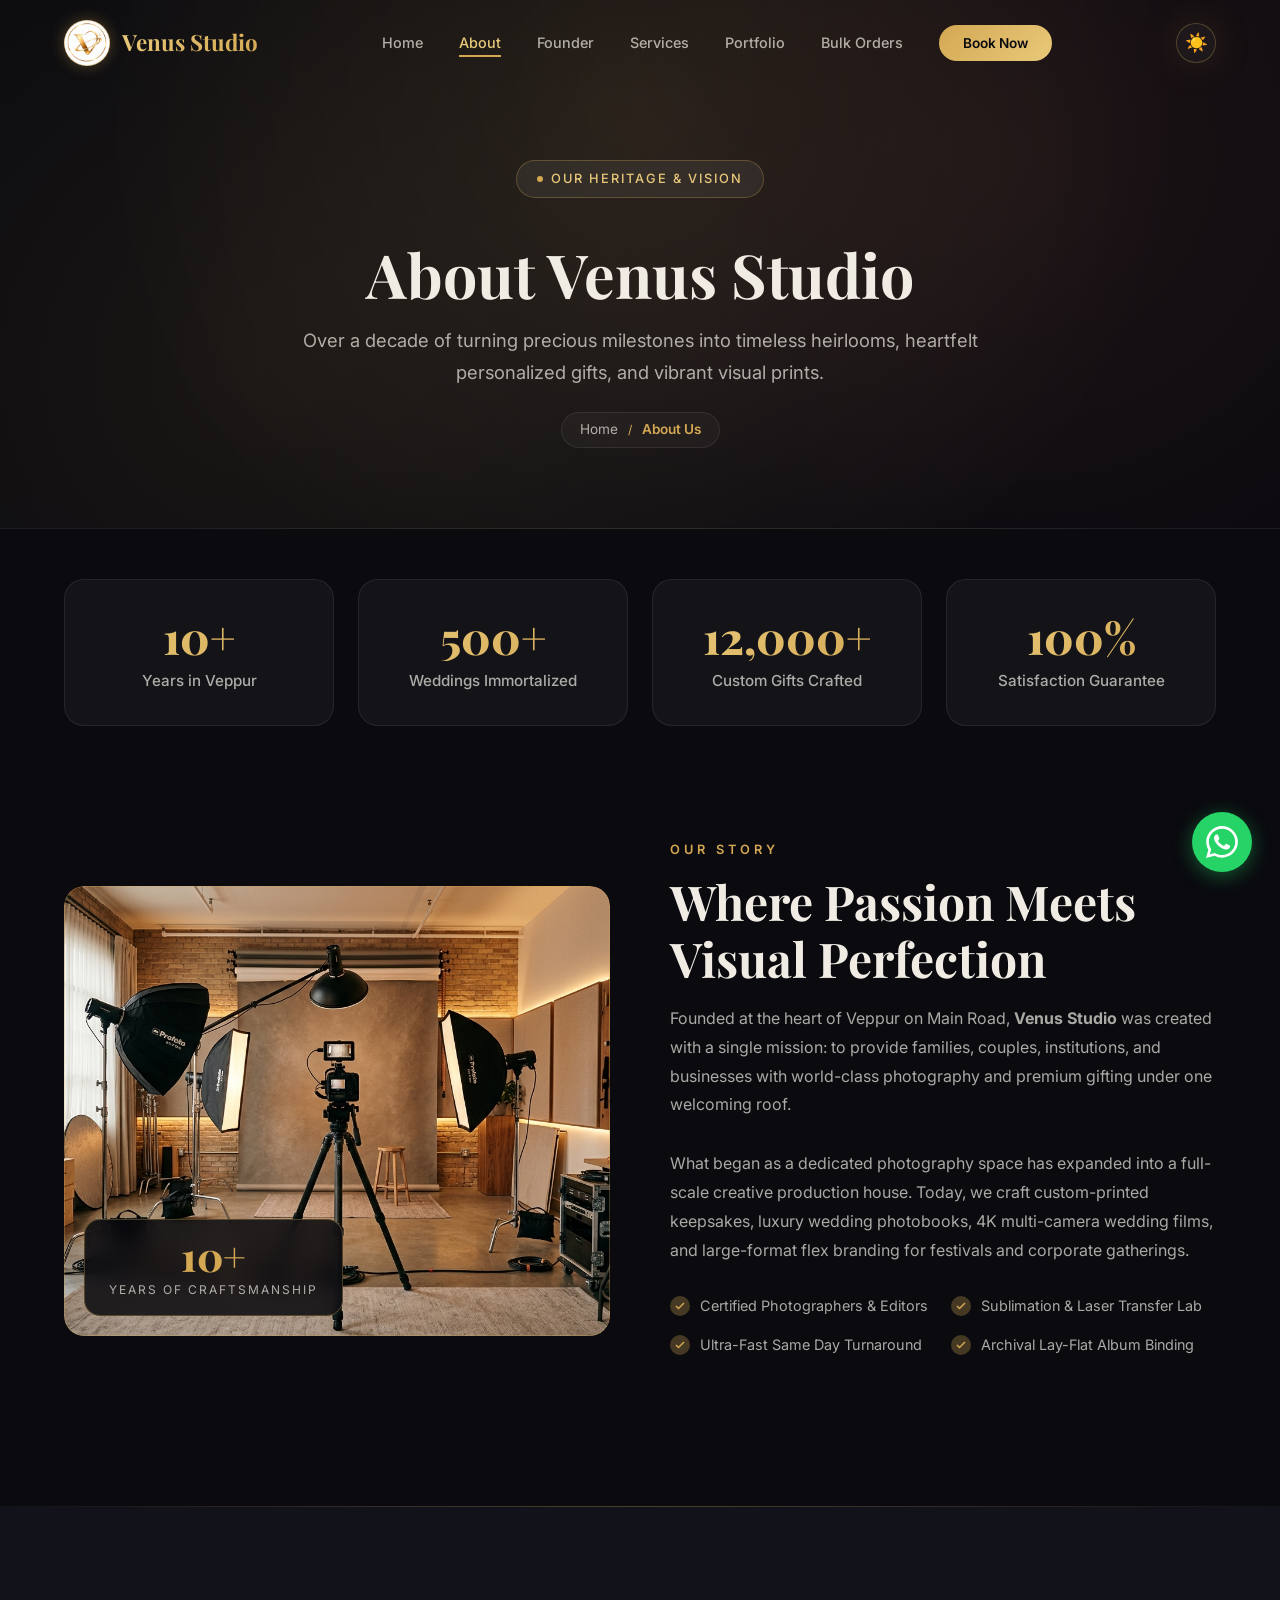
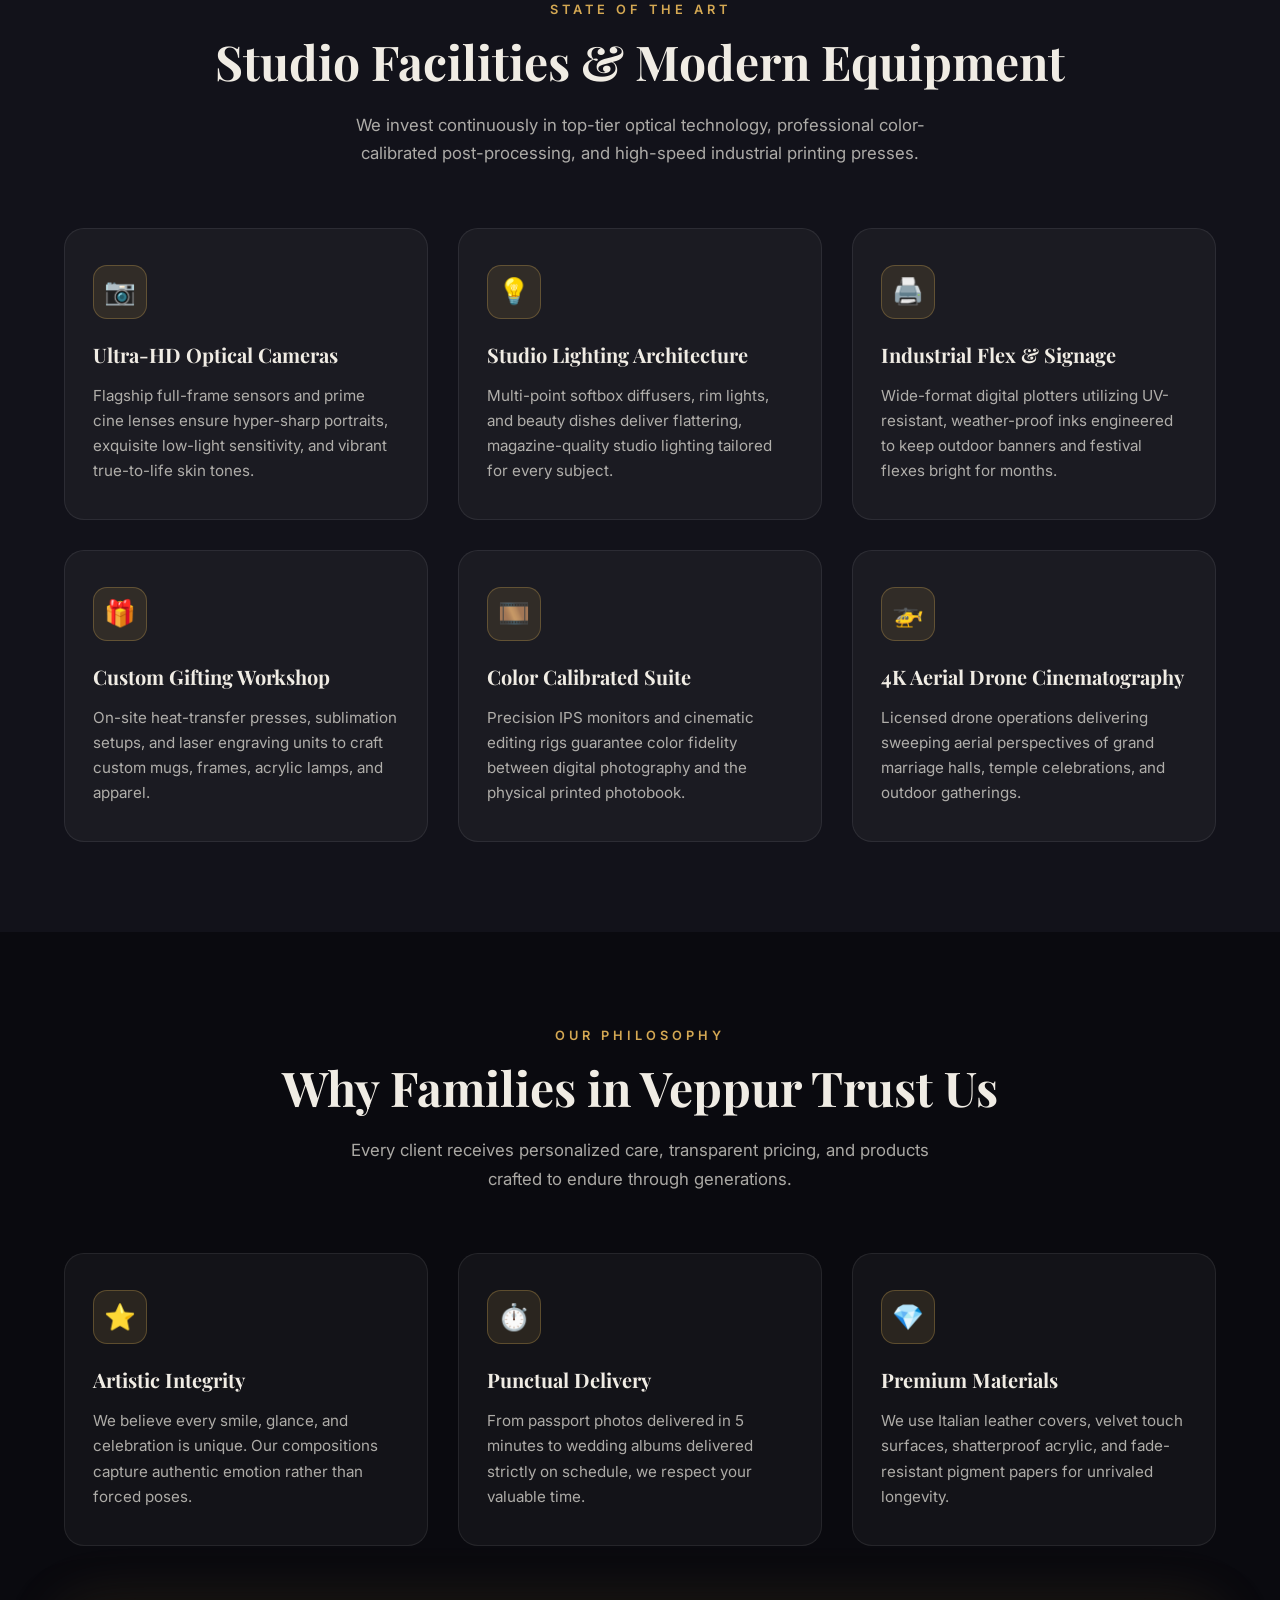
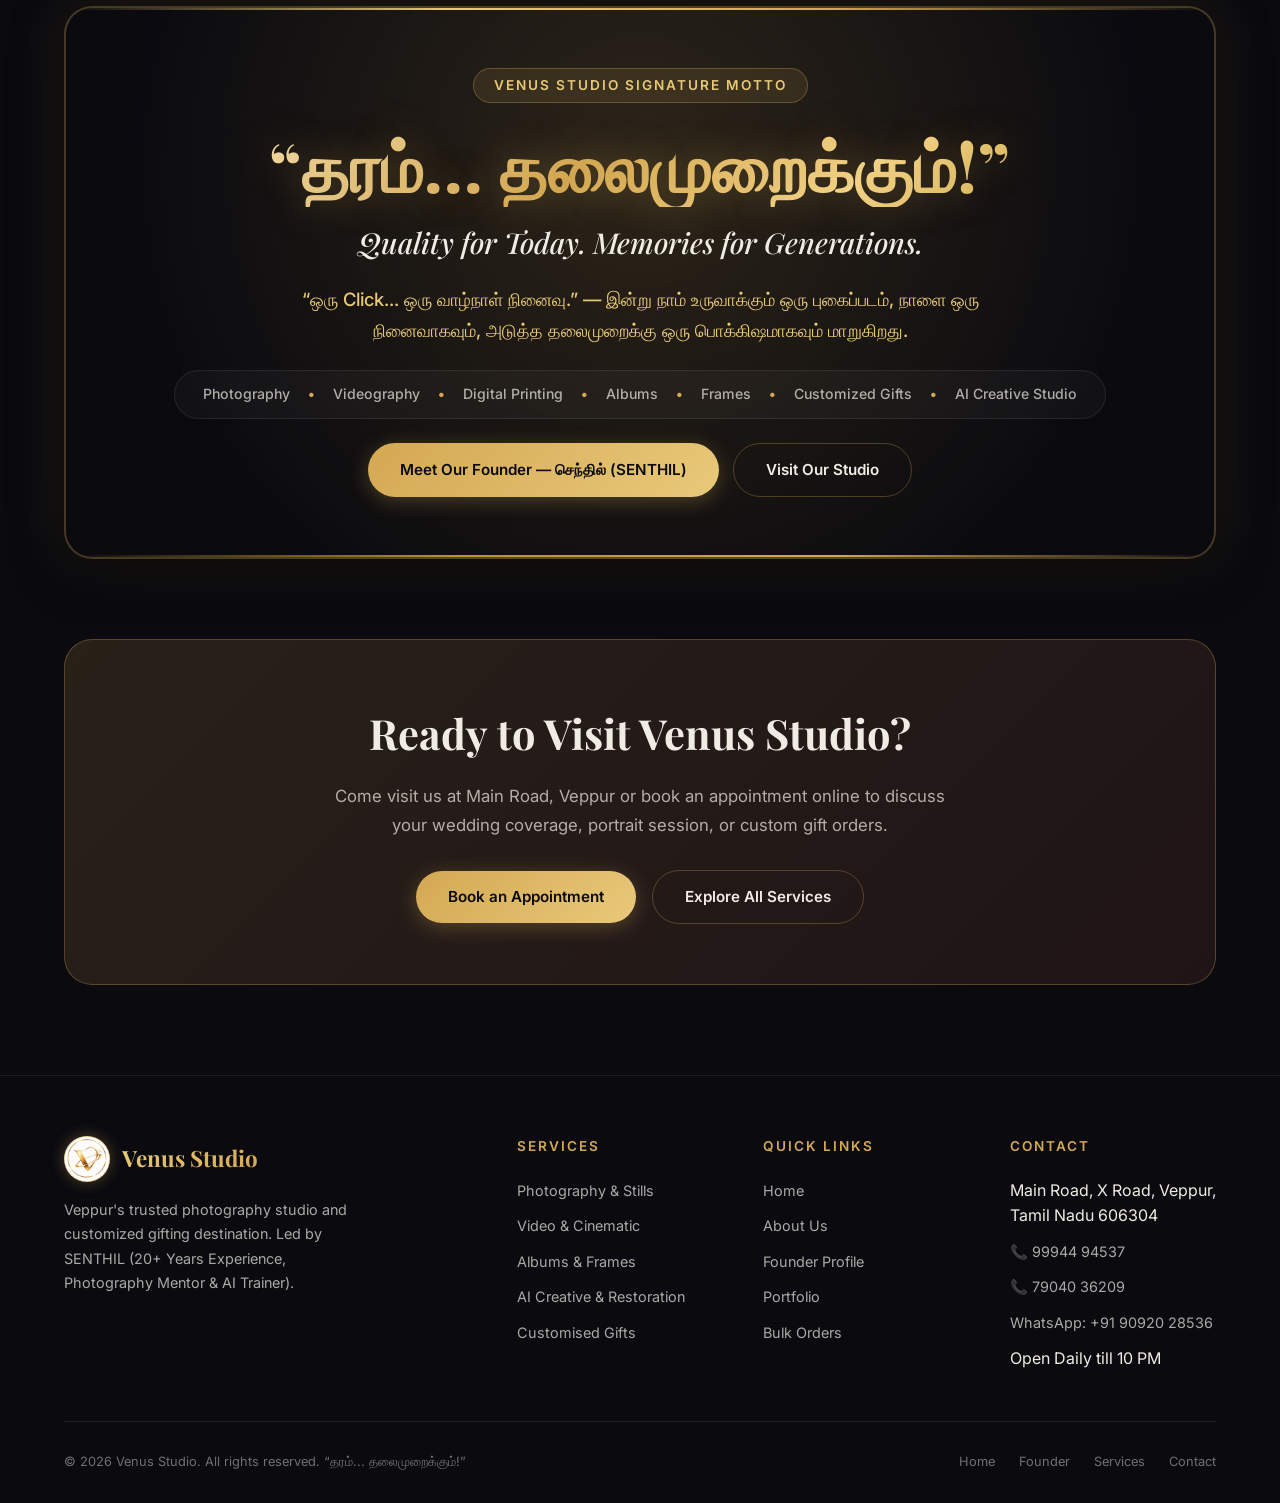
==== commit adc7f5c2: "add founders page" ====
--- a/about.html
+++ b/about.html
@@ -16,6 +16,14 @@
   <!-- Stylesheet & Favicon -->
   <link rel="stylesheet" href="styles.css">
   <link rel="icon" type="image/png" href="images/logo.png">
+  <script>
+    (function() {
+      try {
+        var theme = localStorage.getItem('venus_theme') || 'dark';
+        document.documentElement.setAttribute('data-theme', theme);
+      } catch (e) {}
+    })();
+  </script>
 </head>
 <body>
 
@@ -31,17 +39,25 @@
         <ul class="nav-links" id="navLinks">
           <li><a href="index.html">Home</a></li>
           <li><a href="about.html" class="active">About</a></li>
+          <li><a href="founder.html">Founder</a></li>
           <li><a href="services.html">Services</a></li>
           <li><a href="portfolio.html">Portfolio</a></li>
           <li><a href="bulk-orders.html">Bulk Orders</a></li>
           <li><a href="contact.html" class="nav-cta">Book Now</a></li>
         </ul>
 
-        <button class="hamburger" id="hamburger" aria-label="Toggle menu">
-          <span></span>
-          <span></span>
-          <span></span>
-        </button>
+        <div class="nav-actions">
+          <button class="theme-toggle-btn" id="themeToggle" aria-label="Toggle Black/White Theme" title="Toggle Black/White Theme">
+            <span class="theme-icon-light">☀️</span>
+            <span class="theme-icon-dark">🌙</span>
+          </button>
+
+          <button class="hamburger" id="hamburger" aria-label="Toggle menu">
+            <span></span>
+            <span></span>
+            <span></span>
+          </button>
+        </div>
       </div>
     </nav>
   </header>
@@ -222,6 +238,29 @@
         </div>
       </div>
 
+      <!-- THE BIG GOLD & BLACK LUXURY MOTTO BANNER -->
+      <div class="motto-banner-premium reveal">
+        <div class="motto-badge">
+          <span>VENUS STUDIO SIGNATURE MOTTO</span>
+        </div>
+
+        <h2 class="motto-tamil">“தரம்... தலைமுறைக்கும்!”</h2>
+        <div class="motto-english">Quality for Today. Memories for Generations.</div>
+
+        <p class="motto-quote">
+          “ஒரு Click... ஒரு வாழ்நாள் நினைவு.” — இன்று நாம் உருவாக்கும் ஒரு புகைப்படம், நாளை ஒரு நினைவாகவும், அடுத்த தலைமுறைக்கு ஒரு பொக்கிஷமாகவும் மாறுகிறது.
+        </p>
+
+        <div class="motto-services-bar">
+          Photography <span>•</span> Videography <span>•</span> Digital Printing <span>•</span> Albums <span>•</span> Frames <span>•</span> Customized Gifts <span>•</span> AI Creative Studio
+        </div>
+
+        <div style="margin-top: 24px; display: flex; gap: 14px; justify-content: center; flex-wrap: wrap;">
+          <a href="founder.html" class="btn btn-primary">Meet Our Founder — செந்தில் (SENTHIL)</a>
+          <a href="contact.html" class="btn btn-secondary">Visit Our Studio</a>
+        </div>
+      </div>
+
       <!-- Call to Action Banner -->
       <div class="cta-banner reveal">
         <h2>Ready to Visit Venus Studio?</h2>
@@ -243,27 +282,28 @@
             <img src="images/logo.png" alt="Venus Studio Logo" class="nav-logo-img">
             <span class="nav-logo-text">Venus Studio</span>
           </div>
-          <p>Veppur's trusted photography studio and customized gifting destination. Celebrating life's precious moments since over a decade.</p>
+          <p>Veppur's trusted photography studio and customized gifting destination. Led by SENTHIL (20+ Years Experience, Photography Mentor & AI Trainer).</p>
         </div>
 
         <div class="footer-col">
           <h4>Services</h4>
           <ul>
-            <li><a href="services.html#photography">Studio Photography</a></li>
+            <li><a href="services.html#photography">Photography & Stills</a></li>
+            <li><a href="services.html#videography">Video & Cinematic</a></li>
+            <li><a href="services.html#album">Albums & Frames</a></li>
+            <li><a href="services.html#ai-creative">AI Creative & Restoration</a></li>
             <li><a href="services.html#gifts">Customised Gifts</a></li>
-            <li><a href="services.html#album">Album Making</a></li>
-            <li><a href="services.html#videography">Cinematic Video</a></li>
-            <li><a href="services.html#flex">Flex Printing</a></li>
           </ul>
         </div>
 
         <div class="footer-col">
           <h4>Quick Links</h4>
           <ul>
+            <li><a href="index.html">Home</a></li>
             <li><a href="about.html">About Us</a></li>
+            <li><a href="founder.html">Founder Profile</a></li>
             <li><a href="portfolio.html">Portfolio</a></li>
             <li><a href="bulk-orders.html">Bulk Orders</a></li>
-            <li><a href="contact.html">Contact & Location</a></li>
           </ul>
         </div>
 
@@ -271,7 +311,8 @@
           <h4>Contact</h4>
           <ul>
             <li>Main Road, X Road, Veppur, Tamil Nadu 606304</li>
-            <li><a href="tel:09994494537">099944 94537</a></li>
+            <li><a href="tel:09994494537">📞 99944 94537</a></li>
+            <li><a href="tel:07904036209">📞 79040 36209</a></li>
             <li><a href="https://wa.me/919092028536" target="_blank" rel="noopener">WhatsApp: +91 90920 28536</a></li>
             <li>Open Daily till 10 PM</li>
           </ul>
@@ -279,9 +320,10 @@
       </div>
 
       <div class="footer-bottom">
-        <p>&copy; 2026 Venus Studio. All rights reserved.</p>
+        <p>&copy; 2026 Venus Studio. All rights reserved. “தரம்... தலைமுறைக்கும்!”</p>
         <div class="footer-bottom-links">
           <a href="index.html">Home</a>
+          <a href="founder.html">Founder</a>
           <a href="services.html">Services</a>
           <a href="contact.html">Contact</a>
         </div>
--- a/styles.css
+++ b/styles.css
@@ -7,8 +7,9 @@
 @import url('https://fonts.googleapis.com/css2?family=Playfair+Display:ital,wght@0,400;0,500;0,600;0,700;0,800;1,400;1,500&family=Inter:wght@300;400;500;600;700&display=swap');
 
 /* --- CSS Custom Properties --- */
-:root {
-  /* Colors */
+:root,
+[data-theme="dark"] {
+  /* Colors - Dark Luxury Theme (Default) */
   --bg-primary: #0a0a0f;
   --bg-secondary: #12121a;
   --bg-card: rgba(255, 255, 255, 0.04);
@@ -30,6 +31,11 @@
   --border-subtle: rgba(255, 255, 255, 0.08);
   --border-gold: rgba(212, 168, 83, 0.3);
 
+  --navbar-bg: rgba(10, 10, 15, 0.92);
+  --input-bg: rgba(255, 255, 255, 0.04);
+  --input-border: rgba(255, 255, 255, 0.1);
+  --chip-bg: rgba(255, 255, 255, 0.03);
+
   /* Typography */
   --font-display: 'Playfair Display', Georgia, serif;
   --font-body: 'Inter', -apple-system, BlinkMacSystemFont, sans-serif;
@@ -47,6 +53,38 @@
   --shadow-card: 0 4px 30px rgba(0, 0, 0, 0.3);
   --shadow-glow: 0 0 40px rgba(212, 168, 83, 0.15);
   --shadow-deep: 0 20px 60px rgba(0, 0, 0, 0.5);
+}
+
+[data-theme="light"] {
+  /* Colors - High-Contrast Vibrant Luxury Light Theme */
+  --bg-primary: #fbfbfa;
+  --bg-secondary: #f4f4f0;
+  --bg-card: #ffffff;
+  --bg-glass: rgba(255, 255, 255, 0.9);
+  --bg-glass-hover: #ffffff;
+
+  --gold-primary: #a67c1e;
+  --gold-light: #7d590e;      /* Deep rich gold for text with high contrast */
+  --gold-dark: #5c3f08;
+  --gold-glow: rgba(166, 124, 30, 0.25);
+
+  --coral: #c84328;
+  --coral-soft: rgba(200, 67, 40, 0.12);
+
+  --text-primary: #0d0d12;    /* Ultra deep crisp black ink */
+  --text-secondary: #2c2c38;  /* High contrast dark charcoal for paragraphs & links */
+  --text-muted: #585868;      /* Clear readable medium slate */
+
+  --border-subtle: rgba(0, 0, 0, 0.1);
+  --border-gold: rgba(166, 124, 30, 0.42);
+
+  --navbar-bg: rgba(255, 255, 255, 0.96);
+  --input-bg: #ffffff;
+  --input-border: rgba(0, 0, 0, 0.2);
+  --chip-bg: #ffffff;
+
+  --shadow-card: 0 10px 35px rgba(0, 0, 0, 0.06);
+  --shadow-glow: 0 0 35px rgba(166, 124, 30, 0.2);
 }
 
 /* --- Reset & Base --- */
@@ -200,7 +238,7 @@
 }
 
 .navbar.scrolled {
-  background: rgba(10, 10, 15, 0.92);
+  background: var(--navbar-bg);
   backdrop-filter: blur(20px);
   -webkit-backdrop-filter: blur(20px);
   padding: 12px 0;
@@ -343,6 +381,53 @@
 
 .hamburger.active span:nth-child(3) {
   transform: rotate(-45deg) translate(6px, -6px);
+}
+
+/* Nav Actions & Theme Toggle Button */
+.nav-actions {
+  display: flex;
+  align-items: center;
+  gap: 14px;
+}
+
+.theme-toggle-btn {
+  background: var(--bg-card);
+  border: 1.5px solid var(--border-gold);
+  border-radius: 50%;
+  width: 40px;
+  height: 40px;
+  display: inline-flex;
+  align-items: center;
+  justify-content: center;
+  cursor: pointer;
+  color: var(--gold-primary);
+  font-size: 1.15rem;
+  line-height: 1;
+  transition: all 0.3s var(--ease-spring);
+  box-shadow: var(--shadow-glow);
+  outline: none;
+  padding: 0;
+  flex-shrink: 0;
+}
+
+.theme-toggle-btn:hover {
+  transform: scale(1.1) rotate(15deg);
+  border-color: var(--gold-light);
+  box-shadow: 0 0 16px var(--gold-glow);
+}
+
+[data-theme="dark"] .theme-icon-dark {
+  display: none;
+}
+[data-theme="dark"] .theme-icon-light {
+  display: inline-block;
+}
+
+[data-theme="light"] .theme-icon-dark {
+  display: inline-block;
+}
+[data-theme="light"] .theme-icon-light {
+  display: none;
 }
 
 /* ============================================
@@ -2369,3 +2454,948 @@
   }
 }
 
+/* ============================================
+   PREMIUM GOLD & BLACK MOTTO BANNER
+   “தரம்... தலைமுறைக்கும்!”
+   ============================================ */
+.motto-banner-premium {
+  position: relative;
+  background: radial-gradient(circle at 50% 30%, rgba(212, 168, 83, 0.18) 0%, rgba(10, 10, 15, 0.98) 75%),
+              linear-gradient(180deg, #09090e 0%, #050508 100%);
+  border: 2px solid var(--border-gold);
+  border-radius: 28px;
+  padding: 60px 36px;
+  text-align: center;
+  box-shadow: 0 10px 50px rgba(0, 0, 0, 0.7), 0 0 60px rgba(212, 168, 83, 0.18);
+  margin: 60px 0;
+  overflow: hidden;
+}
+
+.motto-banner-premium::before {
+  content: '';
+  position: absolute;
+  top: 0;
+  left: 0;
+  right: 0;
+  height: 2px;
+  background: linear-gradient(90deg, transparent, var(--gold-light), var(--gold-primary), transparent);
+}
+
+.motto-banner-premium::after {
+  content: '';
+  position: absolute;
+  bottom: 0;
+  left: 0;
+  right: 0;
+  height: 2px;
+  background: linear-gradient(90deg, transparent, var(--gold-dark), var(--gold-primary), transparent);
+}
+
+.motto-badge {
+  display: inline-flex;
+  align-items: center;
+  gap: 10px;
+  background: rgba(212, 168, 83, 0.12);
+  border: 1px solid var(--border-gold);
+  padding: 6px 20px;
+  border-radius: 30px;
+  color: var(--gold-light);
+  font-size: 0.85rem;
+  font-weight: 600;
+  letter-spacing: 2px;
+  text-transform: uppercase;
+  margin-bottom: 20px;
+}
+
+.motto-tamil {
+  font-family: 'Playfair Display', serif, sans-serif;
+  font-size: clamp(2.4rem, 5.5vw, 4.2rem);
+  font-weight: 800;
+  background: linear-gradient(135deg, #fff2cc 0%, #d4a853 45%, #f6d88c 70%, #b8922e 100%);
+  -webkit-background-clip: text;
+  -webkit-text-fill-color: transparent;
+  background-clip: text;
+  line-height: 1.25;
+  margin-bottom: 12px;
+  letter-spacing: 1px;
+  text-shadow: 0 0 40px rgba(212, 168, 83, 0.35);
+}
+
+.motto-english {
+  font-family: var(--font-display);
+  font-size: clamp(1.2rem, 2.5vw, 1.8rem);
+  font-style: italic;
+  color: var(--text-primary);
+  margin-bottom: 18px;
+  font-weight: 500;
+}
+
+.motto-quote {
+  font-size: 1.15rem;
+  color: var(--gold-light);
+  font-weight: 500;
+  max-width: 720px;
+  margin: 0 auto 24px;
+  line-height: 1.7;
+}
+
+.motto-services-bar {
+  display: inline-flex;
+  flex-wrap: wrap;
+  justify-content: center;
+  gap: 10px 18px;
+  background: rgba(255, 255, 255, 0.03);
+  border: 1px solid var(--border-subtle);
+  border-radius: 40px;
+  padding: 12px 28px;
+  color: var(--text-secondary);
+  font-size: 0.88rem;
+  font-weight: 500;
+}
+
+.motto-services-bar span {
+  color: var(--gold-primary);
+  font-weight: bold;
+}
+
+/* ============================================
+   FOUNDER PAGE STYLES
+   ============================================ */
+/* ============================================
+   FOUNDER PAGE STYLES — ULTRA LUXURY EDITORIAL
+   ============================================ */
+.founder-section {
+  padding: 80px 0;
+}
+
+.founder-grid {
+  display: grid;
+  grid-template-columns: 440px 1fr;
+  gap: 60px;
+  align-items: start;
+}
+
+.founder-card {
+  background: linear-gradient(180deg, rgba(26, 26, 36, 0.95) 0%, rgba(12, 12, 18, 0.98) 100%);
+  border: 2px solid var(--border-gold);
+  border-radius: 28px;
+  overflow: hidden;
+  box-shadow: 0 25px 60px rgba(0, 0, 0, 0.7), 0 0 50px rgba(212, 168, 83, 0.2);
+  position: sticky;
+  top: 100px;
+  transition: transform 0.4s var(--ease-spring), box-shadow 0.4s var(--ease-out);
+}
+
+.founder-card:hover {
+  box-shadow: 0 30px 70px rgba(0, 0, 0, 0.8), 0 0 60px rgba(212, 168, 83, 0.3);
+}
+
+.founder-image-wrapper {
+  width: 100%;
+  height: 480px;
+  position: relative;
+  overflow: hidden;
+  background: #0d0d14;
+}
+
+.founder-portrait-img {
+  width: 100%;
+  height: 100%;
+  object-fit: cover;
+  object-position: top center;
+  transition: transform 0.6s var(--ease-out);
+}
+
+.founder-card:hover .founder-portrait-img {
+  transform: scale(1.04);
+}
+
+.founder-image-overlay {
+  position: absolute;
+  inset: 0;
+  background: linear-gradient(180deg, rgba(0, 0, 0, 0.1) 0%, rgba(10, 10, 15, 0.2) 60%, rgba(12, 12, 18, 0.95) 100%);
+  display: flex;
+  flex-direction: column;
+  justify-content: space-between;
+  padding: 20px;
+  pointer-events: none;
+}
+
+.founder-hero-badge {
+  align-self: flex-start;
+  display: inline-flex;
+  align-items: center;
+  gap: 6px;
+  background: rgba(10, 10, 15, 0.85);
+  backdrop-filter: blur(12px);
+  -webkit-backdrop-filter: blur(12px);
+  border: 1px solid var(--border-gold);
+  padding: 6px 14px;
+  border-radius: 30px;
+  color: var(--gold-light);
+  font-size: 0.78rem;
+  font-weight: 700;
+  letter-spacing: 1.5px;
+  text-transform: uppercase;
+  box-shadow: 0 4px 15px rgba(0, 0, 0, 0.5);
+}
+
+.badge-sparkle {
+  color: var(--gold-primary);
+}
+
+.founder-exp-ribbon {
+  align-self: flex-end;
+  background: linear-gradient(135deg, var(--gold-primary), var(--gold-dark));
+  color: #0a0a0f;
+  font-size: 0.8rem;
+  font-weight: 800;
+  padding: 6px 14px;
+  border-radius: 20px;
+  letter-spacing: 0.5px;
+  box-shadow: 0 4px 15px rgba(212, 168, 83, 0.4);
+}
+
+.founder-card-info {
+  padding: 24px 26px 26px;
+  text-align: center;
+  display: flex;
+  flex-direction: column;
+  align-items: center;
+  gap: 14px;
+}
+
+.founder-card-name {
+  font-family: var(--font-display);
+  font-size: 1.85rem;
+  font-weight: 800;
+  background: linear-gradient(135deg, #ffffff 0%, var(--gold-light) 60%, var(--gold-primary) 100%);
+  -webkit-background-clip: text;
+  -webkit-text-fill-color: transparent;
+  background-clip: text;
+  letter-spacing: 0.5px;
+  line-height: 1.2;
+}
+
+.founder-card-role {
+  color: var(--gold-light);
+  font-size: 0.95rem;
+  font-weight: 600;
+  letter-spacing: 0.5px;
+}
+
+.founder-meta-strip {
+  display: flex;
+  flex-direction: column;
+  gap: 6px;
+  font-size: 0.88rem;
+  color: var(--text-secondary);
+  background: rgba(255, 255, 255, 0.03);
+  border: 1px solid var(--border-subtle);
+  border-radius: 14px;
+  padding: 10px 18px;
+  width: 100%;
+}
+
+.meta-item {
+  display: flex;
+  align-items: center;
+  justify-content: center;
+  gap: 8px;
+}
+
+.meta-item a {
+  color: var(--gold-light);
+  font-weight: 600;
+}
+
+.meta-sep {
+  color: var(--border-gold);
+  margin: 0 2px;
+}
+
+.founder-card-tags {
+  display: flex;
+  flex-wrap: wrap;
+  justify-content: center;
+  gap: 8px;
+  width: 100%;
+}
+
+.founder-tag {
+  background: rgba(212, 168, 83, 0.1);
+  border: 1px solid var(--border-gold);
+  color: var(--gold-light);
+  padding: 5px 12px;
+  border-radius: 20px;
+  font-size: 0.78rem;
+  font-weight: 600;
+  letter-spacing: 0.3px;
+  transition: all 0.3s ease;
+}
+
+.founder-tag:hover {
+  background: rgba(212, 168, 83, 0.2);
+  transform: translateY(-2px);
+}
+
+.founder-action-buttons {
+  display: grid;
+  grid-template-columns: 1fr 1fr;
+  gap: 10px;
+  width: 100%;
+  margin-top: 4px;
+}
+
+.founder-cta-btn {
+  padding: 11px 16px !important;
+  font-size: 0.88rem !important;
+  font-weight: 600 !important;
+  border-radius: 30px !important;
+  display: flex !important;
+  align-items: center !important;
+  justify-content: center !important;
+  text-align: center !important;
+}
+
+.founder-card-footer {
+  margin-top: 6px;
+  padding-top: 14px;
+  border-top: 1px dashed var(--border-subtle);
+  width: 100%;
+}
+
+.brand-tagline {
+  display: block;
+  font-family: var(--font-display);
+  font-size: 1.05rem;
+  color: var(--gold-light);
+  font-weight: 600;
+  letter-spacing: 1px;
+}
+
+.verified-badge {
+  font-size: 0.78rem;
+  color: var(--text-muted);
+  margin-top: 4px;
+  display: flex;
+  align-items: center;
+  justify-content: center;
+  gap: 6px;
+}
+
+.verified-check {
+  color: #25d366;
+  font-weight: bold;
+}
+
+.founder-content {
+  display: flex;
+  flex-direction: column;
+  gap: 32px;
+}
+
+.founder-quote-banner {
+  position: relative;
+  background: radial-gradient(circle at 10% 50%, rgba(212, 168, 83, 0.15) 0%, rgba(18, 18, 26, 0.95) 100%);
+  border: 1px solid var(--border-gold);
+  border-left: 5px solid var(--gold-primary);
+  border-radius: 20px;
+  padding: 30px 36px;
+  box-shadow: 0 10px 35px rgba(0, 0, 0, 0.4), 0 0 30px rgba(212, 168, 83, 0.1);
+  overflow: hidden;
+}
+
+.founder-quote-banner::after {
+  content: '“';
+  position: absolute;
+  right: 20px;
+  bottom: -20px;
+  font-family: Georgia, serif;
+  font-size: 8rem;
+  color: rgba(212, 168, 83, 0.08);
+  line-height: 1;
+  pointer-events: none;
+}
+
+.founder-quote-banner h3 {
+  font-family: var(--font-display);
+  font-size: 1.6rem;
+  color: var(--gold-light);
+  margin-bottom: 12px;
+  line-height: 1.3;
+}
+
+.founder-quote-banner p {
+  color: var(--text-primary);
+  font-size: 1.05rem;
+  line-height: 1.7;
+}
+
+.founder-stats-bar {
+  display: grid;
+  grid-template-columns: repeat(3, 1fr);
+  gap: 20px;
+  margin: 10px 0;
+}
+
+.founder-stat-box {
+  background: linear-gradient(180deg, rgba(255, 255, 255, 0.05) 0%, rgba(255, 255, 255, 0.02) 100%);
+  border: 1px solid var(--border-subtle);
+  border-top: 3px solid var(--gold-primary);
+  border-radius: 20px;
+  padding: 26px 20px;
+  text-align: center;
+  transition: all 0.35s var(--ease-spring);
+  position: relative;
+  overflow: hidden;
+  box-shadow: 0 10px 30px rgba(0, 0, 0, 0.3);
+}
+
+.founder-stat-box:hover {
+  transform: translateY(-6px);
+  border-color: var(--border-gold);
+  border-top-color: var(--gold-light);
+  box-shadow: 0 15px 40px rgba(0, 0, 0, 0.5), 0 0 30px rgba(212, 168, 83, 0.2);
+}
+
+.stat-icon-top {
+  font-size: 2rem;
+  margin-bottom: 8px;
+  display: inline-block;
+  filter: drop-shadow(0 2px 8px rgba(212, 168, 83, 0.3));
+}
+
+.founder-stat-box .num {
+  font-family: var(--font-display);
+  font-size: 2.5rem;
+  font-weight: 800;
+  background: linear-gradient(135deg, #ffffff 0%, var(--gold-light) 60%, var(--gold-primary) 100%);
+  -webkit-background-clip: text;
+  -webkit-text-fill-color: transparent;
+  background-clip: text;
+  line-height: 1.1;
+  margin-bottom: 6px;
+}
+
+.founder-stat-box .lbl {
+  font-size: 0.95rem;
+  color: var(--text-primary);
+  font-weight: 700;
+  letter-spacing: 0.5px;
+}
+
+.founder-training-card {
+  background: var(--bg-card);
+  border: 1.5px solid var(--border-subtle);
+  border-radius: 22px;
+  padding: 34px;
+  box-shadow: 0 10px 35px rgba(0, 0, 0, 0.3);
+}
+
+.founder-training-card h3 {
+  font-family: var(--font-display);
+  font-size: 1.45rem;
+  color: var(--text-primary);
+  margin-bottom: 14px;
+  display: flex;
+  align-items: center;
+  gap: 12px;
+}
+
+.skills-pill-grid {
+  display: flex;
+  flex-wrap: wrap;
+  gap: 10px;
+  margin-top: 18px;
+}
+
+.skill-pill {
+  background: rgba(255, 255, 255, 0.04);
+  border: 1px solid var(--border-subtle);
+  color: var(--text-primary);
+  padding: 8px 18px;
+  border-radius: 30px;
+  font-size: 0.88rem;
+  font-weight: 500;
+  display: inline-flex;
+  align-items: center;
+  gap: 8px;
+  transition: all 0.3s var(--ease-spring);
+}
+
+.skill-pill:hover {
+  background: rgba(212, 168, 83, 0.12);
+  border-color: var(--border-gold);
+  color: var(--gold-light);
+  transform: translateY(-2px);
+  box-shadow: 0 4px 15px rgba(212, 168, 83, 0.2);
+}
+
+/* Service Category Tags Grid */
+.service-items-grid {
+  display: grid;
+  grid-template-columns: repeat(auto-fill, minmax(220px, 1fr));
+  gap: 12px;
+  margin-top: 14px;
+}
+
+.service-item-chip {
+  background: rgba(255, 255, 255, 0.04);
+  border: 1px solid var(--border-subtle);
+  border-radius: 12px;
+  padding: 10px 14px;
+  display: flex;
+  align-items: center;
+  gap: 10px;
+  font-size: 0.88rem;
+  color: var(--text-primary);
+  transition: all 0.3s ease;
+}
+
+.service-item-chip:hover {
+  background: rgba(212, 168, 83, 0.08);
+  border-color: var(--border-gold);
+  transform: translateX(4px);
+}
+
+.service-item-chip svg {
+  width: 16px;
+  height: 16px;
+  stroke: var(--gold-primary);
+  flex-shrink: 0;
+}
+
+/* Responsive Overrides */
+@media (max-width: 1024px) {
+  .founder-grid {
+    grid-template-columns: 1fr;
+    gap: 40px;
+  }
+
+  .founder-card {
+    position: relative;
+    top: 0;
+    max-width: 480px;
+    margin: 0 auto;
+  }
+}
+
+@media (max-width: 768px) {
+  .founder-stats-bar {
+    grid-template-columns: 1fr;
+  }
+
+  .motto-banner-premium {
+    padding: 40px 20px;
+  }
+
+  .motto-services-bar {
+    padding: 10px 16px;
+    font-size: 0.8rem;
+  }
+}
+
+/* ============================================
+   LANGUAGE SWITCHER (TAMIL / ENGLISH)
+   ============================================ */
+.lang-switcher-wrapper {
+  display: flex;
+  justify-content: center;
+  align-items: center;
+  margin-top: 10px;
+  margin-bottom: 40px;
+}
+
+.lang-switcher {
+  display: inline-flex;
+  align-items: center;
+  background: rgba(18, 18, 26, 0.9);
+  border: 1.5px solid var(--border-gold);
+  border-radius: 50px;
+  padding: 5px;
+  gap: 6px;
+  box-shadow: 0 6px 25px rgba(0, 0, 0, 0.5), 0 0 20px rgba(212, 168, 83, 0.15);
+}
+
+.lang-btn {
+  background: transparent;
+  border: none;
+  color: var(--text-secondary);
+  font-family: var(--font-body);
+  font-size: 0.95rem;
+  font-weight: 600;
+  padding: 10px 26px;
+  border-radius: 40px;
+  cursor: pointer;
+  transition: all 0.3s var(--ease-spring);
+  display: inline-flex;
+  align-items: center;
+  gap: 8px;
+}
+
+.lang-btn:hover {
+  color: var(--gold-light);
+}
+
+.lang-btn.active {
+  background: linear-gradient(135deg, var(--gold-light), var(--gold-primary));
+  color: #0a0a0f;
+  font-weight: 700;
+  box-shadow: 0 4px 15px rgba(212, 168, 83, 0.4);
+}
+
+/* Visibility based on body class */
+body.lang-ta .founder-lang-en {
+  display: none !important;
+}
+
+body.lang-en .founder-lang-ta {
+  display: none !important;
+}
+
+/* ============================================
+   WHITE / LIGHT LUXURY THEME ENHANCEMENTS
+   ============================================ */
+[data-theme="light"] body {
+  background-color: var(--bg-primary);
+  color: var(--text-primary);
+}
+
+/* Light Theme Hero - Crisp, radiant & high-contrast */
+[data-theme="light"] .hero {
+  background: radial-gradient(circle at 50% 18%, rgba(212, 168, 83, 0.12) 0%, #fcfbfa 55%, #f4f3ef 100%);
+}
+
+[data-theme="light"] .hero-bg img {
+  opacity: 0.18;
+  filter: grayscale(100%) contrast(1.3) brightness(1.05);
+  mix-blend-mode: multiply;
+}
+
+[data-theme="light"] .hero-bg::after {
+  background: radial-gradient(
+    circle at 50% 30%,
+    rgba(255, 255, 255, 0.55) 0%,
+    rgba(251, 251, 250, 0.85) 60%,
+    #fbfbfa 100%
+  );
+}
+
+/* Light Theme Navigation Bar */
+[data-theme="light"] .navbar {
+  background: rgba(255, 255, 255, 0.94);
+  backdrop-filter: blur(20px);
+  -webkit-backdrop-filter: blur(20px);
+  border-bottom: 1px solid rgba(0, 0, 0, 0.08);
+  box-shadow: 0 4px 25px rgba(0, 0, 0, 0.04);
+}
+
+[data-theme="light"] .navbar.scrolled {
+  background: rgba(255, 255, 255, 0.98);
+  box-shadow: 0 4px 30px rgba(0, 0, 0, 0.08);
+}
+
+[data-theme="light"] .nav-logo-text {
+  background: linear-gradient(135deg, #141418 0%, #7d590e 60%, #a67c1e 100%);
+  -webkit-background-clip: text;
+  -webkit-text-fill-color: transparent;
+  background-clip: text;
+  font-weight: 800;
+}
+
+[data-theme="light"] .nav-links a {
+  color: #1a1a26;
+  font-weight: 600;
+}
+
+[data-theme="light"] .nav-links a:hover,
+[data-theme="light"] .nav-links a.active {
+  color: #8a6312;
+}
+
+[data-theme="light"] .nav-links a::after {
+  background: #a67c1e;
+}
+
+[data-theme="light"] .nav-cta {
+  background: linear-gradient(135deg, #c59b27 0%, #9e7316 100%) !important;
+  color: #ffffff !important;
+  -webkit-text-fill-color: #ffffff !important;
+  box-shadow: 0 4px 18px rgba(166, 124, 30, 0.35) !important;
+}
+
+[data-theme="light"] .theme-toggle-btn {
+  background: #ffffff;
+  border-color: rgba(166, 124, 30, 0.45);
+  box-shadow: 0 4px 15px rgba(0, 0, 0, 0.06);
+}
+
+/* Light Theme Hero Content */
+[data-theme="light"] .hero-title {
+  color: #0c0c12;
+}
+
+[data-theme="light"] .hero-title .highlight {
+  background: linear-gradient(135deg, #8a6312 0%, #b8861e 40%, #c84328 100%);
+  -webkit-background-clip: text;
+  -webkit-text-fill-color: transparent;
+  background-clip: text;
+  filter: drop-shadow(0 2px 8px rgba(166, 124, 30, 0.25));
+}
+
+[data-theme="light"] .hero-tagline {
+  color: #6e4c07;
+  font-weight: 600;
+}
+
+[data-theme="light"] .hero-description {
+  color: #2c2c38;
+  font-weight: 450;
+}
+
+[data-theme="light"] .hero-badge {
+  background: #ffffff;
+  border: 1.5px solid rgba(166, 124, 30, 0.45);
+  color: #7d590e;
+  font-weight: 700;
+  box-shadow: 0 4px 18px rgba(0, 0, 0, 0.06);
+}
+
+[data-theme="light"] .hero-badge .dot {
+  background: #a67c1e;
+}
+
+[data-theme="light"] .btn-primary {
+  background: linear-gradient(135deg, #c59b27 0%, #9e7316 100%);
+  color: #ffffff;
+  box-shadow: 0 6px 22px rgba(166, 124, 30, 0.35);
+}
+
+[data-theme="light"] .btn-secondary {
+  background: #ffffff;
+  border: 1.5px solid rgba(0, 0, 0, 0.16);
+  color: #121218;
+  box-shadow: 0 4px 15px rgba(0, 0, 0, 0.05);
+}
+
+[data-theme="light"] .btn-secondary:hover {
+  border-color: #a67c1e;
+  color: #7d590e;
+  background: #fbfbfa;
+}
+
+[data-theme="light"] .hero-scroll-indicator {
+  color: #585868;
+}
+
+[data-theme="light"] .scroll-line {
+  background: #a67c1e;
+}
+
+[data-theme="light"] .page-hero {
+  background: radial-gradient(circle at 50% 20%, rgba(166, 124, 30, 0.08) 0%, #fbfbfa 70%),
+              linear-gradient(180deg, #f0f1f5 0%, #fbfbfa 100%);
+  border-bottom: 1px solid var(--border-subtle);
+}
+
+[data-theme="light"] .motto-banner-premium {
+  background: radial-gradient(circle at 50% 30%, rgba(166, 124, 30, 0.12) 0%, #ffffff 75%),
+              linear-gradient(180deg, #ffffff 0%, #f3f3f0 100%);
+  border-color: var(--border-gold);
+  box-shadow: 0 10px 40px rgba(0, 0, 0, 0.07), 0 0 40px rgba(166, 124, 30, 0.12);
+}
+
+[data-theme="light"] .motto-tamil {
+  background: linear-gradient(135deg, #7d590e 0%, #a67c1e 50%, #c29532 100%);
+  -webkit-background-clip: text;
+  -webkit-text-fill-color: transparent;
+  background-clip: text;
+}
+
+[data-theme="light"] .motto-english {
+  color: var(--text-primary);
+}
+
+[data-theme="light"] .motto-quote {
+  color: #7d590e;
+}
+
+[data-theme="light"] .motto-services-bar {
+  background: rgba(0, 0, 0, 0.03);
+  border-color: rgba(0, 0, 0, 0.08);
+}
+
+[data-theme="light"] .form-group input,
+[data-theme="light"] .form-group select,
+[data-theme="light"] .form-group textarea {
+  background: var(--input-bg);
+  border-color: var(--input-border);
+  color: var(--text-primary);
+}
+
+[data-theme="light"] .form-group input:focus,
+[data-theme="light"] .form-group select:focus,
+[data-theme="light"] .form-group textarea:focus {
+  border-color: var(--gold-primary);
+  box-shadow: 0 0 0 3px rgba(166, 124, 30, 0.18);
+}
+
+[data-theme="light"] .form-group select {
+  background-image: url("data:image/svg+xml,%3Csvg xmlns='http://www.w3.org/2000/svg' width='16' height='16' fill='%23a67c1e' viewBox='0 0 16 16'%3E%3Cpath d='m4.5 6.5 3.5 3.5 3.5-3.5'/%3E%3C/svg%3E");
+}
+
+[data-theme="light"] .breadcrumb {
+  background: rgba(0, 0, 0, 0.03);
+}
+
+[data-theme="light"] .service-item-chip {
+  background: #ffffff;
+  border-color: var(--border-subtle);
+  color: var(--text-primary);
+  box-shadow: 0 2px 10px rgba(0, 0, 0, 0.03);
+}
+
+[data-theme="light"] .service-item-chip span {
+  color: var(--text-primary);
+}
+
+[data-theme="light"] .founder-card {
+  background: #ffffff;
+  border-color: var(--border-gold);
+  box-shadow: 0 20px 50px rgba(0, 0, 0, 0.08), 0 0 35px rgba(166, 124, 30, 0.12);
+}
+
+[data-theme="light"] .founder-image-overlay {
+  background: linear-gradient(180deg, rgba(255, 255, 255, 0) 0%, rgba(255, 255, 255, 0.1) 60%, rgba(255, 255, 255, 0.95) 100%);
+}
+
+[data-theme="light"] .founder-card-name {
+  background: linear-gradient(135deg, #141418 0%, #7d590e 60%, #a67c1e 100%);
+  -webkit-background-clip: text;
+  -webkit-text-fill-color: transparent;
+  background-clip: text;
+}
+
+[data-theme="light"] .founder-meta-strip {
+  background: #f7f7f9;
+  border-color: rgba(0, 0, 0, 0.08);
+  color: var(--text-secondary);
+}
+
+[data-theme="light"] .founder-hero-badge {
+  background: rgba(255, 255, 255, 0.9);
+  color: #7d590e;
+  border-color: var(--border-gold);
+}
+
+[data-theme="light"] .founder-card-footer {
+  border-top-color: rgba(0, 0, 0, 0.1);
+}
+
+[data-theme="light"] .brand-tagline {
+  color: #7d590e;
+}
+
+[data-theme="light"] .founder-training-card,
+[data-theme="light"] .founder-quote-banner,
+[data-theme="light"] .founder-stat-box {
+  background: #ffffff;
+  border-color: var(--border-subtle);
+  box-shadow: 0 6px 25px rgba(0, 0, 0, 0.04);
+}
+
+[data-theme="light"] .founder-stat-box .num {
+  background: linear-gradient(135deg, #141418 0%, #7d590e 60%, #a67c1e 100%);
+  -webkit-background-clip: text;
+  -webkit-text-fill-color: transparent;
+  background-clip: text;
+}
+
+[data-theme="light"] .founder-quote-banner {
+  background: radial-gradient(circle at 10% 50%, rgba(166, 124, 30, 0.1) 0%, #ffffff 100%);
+  border-color: var(--border-gold);
+  border-left: 5px solid var(--gold-primary);
+  box-shadow: 0 8px 30px rgba(0, 0, 0, 0.05);
+}
+
+[data-theme="light"] .founder-quote-banner h3 {
+  color: #7d590e;
+}
+
+[data-theme="light"] .lang-switcher {
+  background: #ffffff;
+  border-color: var(--border-gold);
+  box-shadow: 0 4px 20px rgba(0, 0, 0, 0.08);
+}
+
+[data-theme="light"] .skill-pill {
+  background: #f4f5f8;
+  border-color: rgba(0, 0, 0, 0.08);
+  color: var(--text-primary);
+}
+
+[data-theme="light"] .tier-card,
+[data-theme="light"] .process-step,
+[data-theme="light"] .service-detail-card,
+[data-theme="light"] .portfolio-card,
+[data-theme="light"] .faq-item,
+[data-theme="light"] .contact-form-wrapper,
+[data-theme="light"] .info-card {
+  background: #ffffff;
+  border-color: var(--border-subtle);
+  box-shadow: 0 6px 25px rgba(0, 0, 0, 0.05);
+}
+
+[data-theme="light"] .footer {
+  background: #f0f1f5;
+  border-top: 1px solid var(--border-subtle);
+}
+
+[data-theme="light"] .footer-bottom {
+  border-top-color: var(--border-subtle);
+}
+
+[data-theme="light"] .portfolio-filter-btn {
+  background: rgba(0, 0, 0, 0.04);
+  border-color: rgba(0, 0, 0, 0.08);
+  color: var(--text-secondary);
+}
+
+[data-theme="light"] .portfolio-filter-btn.active {
+  background: linear-gradient(135deg, var(--gold-primary), var(--gold-dark));
+  color: #ffffff;
+}
+
+[data-theme="light"] .whatsapp-float {
+  box-shadow: 0 6px 25px rgba(37, 211, 102, 0.35);
+}
+
+[data-theme="light"] .service-card {
+  background: #ffffff;
+  border-color: rgba(0, 0, 0, 0.08);
+  box-shadow: 0 8px 30px rgba(0, 0, 0, 0.05);
+}
+
+[data-theme="light"] .service-card:hover {
+  border-color: var(--border-gold);
+  box-shadow: 0 15px 40px rgba(0, 0, 0, 0.09), 0 0 30px rgba(166, 124, 30, 0.15);
+}
+
+[data-theme="light"] .service-card-image::after {
+  background: linear-gradient(to top, rgba(255, 255, 255, 0.95) 0%, transparent 65%);
+}
+
+[data-theme="light"] .service-card-icon {
+  background: rgba(255, 255, 255, 0.9);
+  border-color: var(--border-gold);
+  box-shadow: 0 4px 15px rgba(0, 0, 0, 0.08);
+}
+
+[data-theme="light"] .services::before {
+  background: linear-gradient(to right, transparent, rgba(166, 124, 30, 0.4), transparent);
+}
+
+
+
+
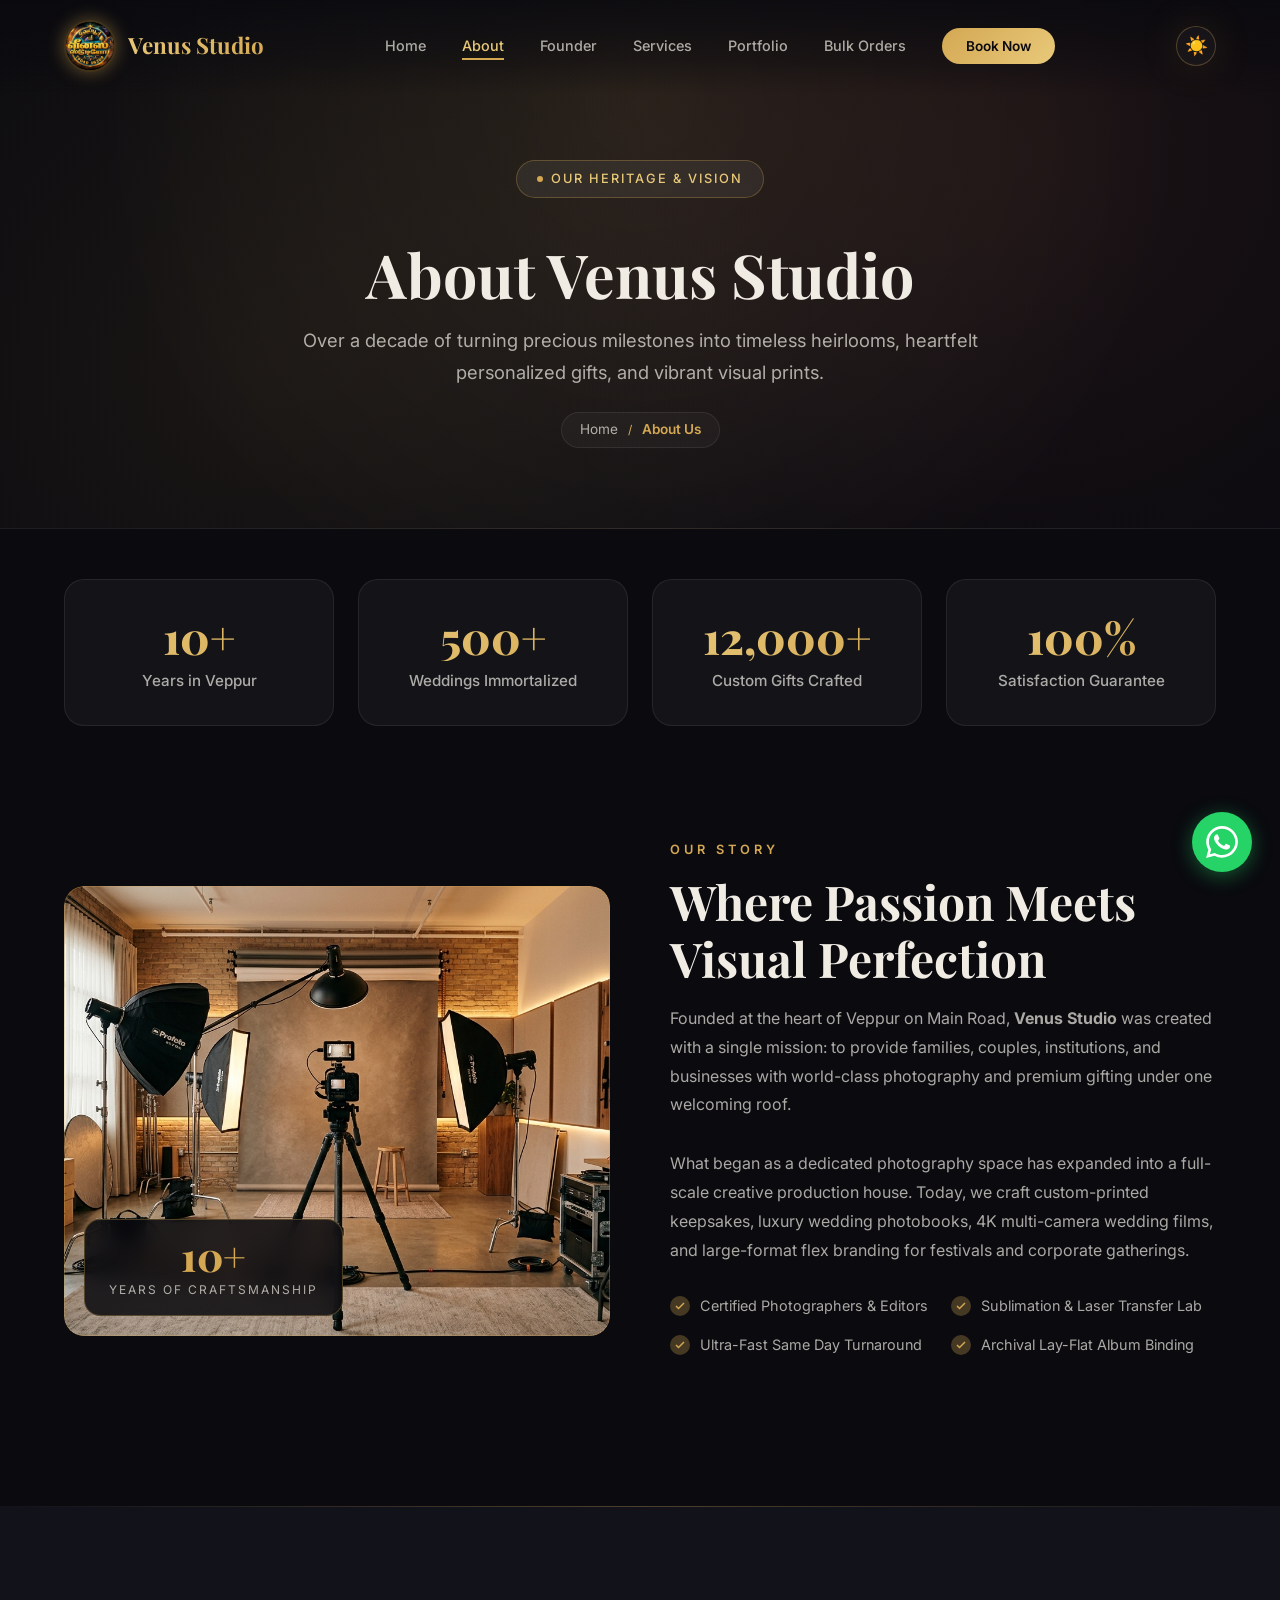
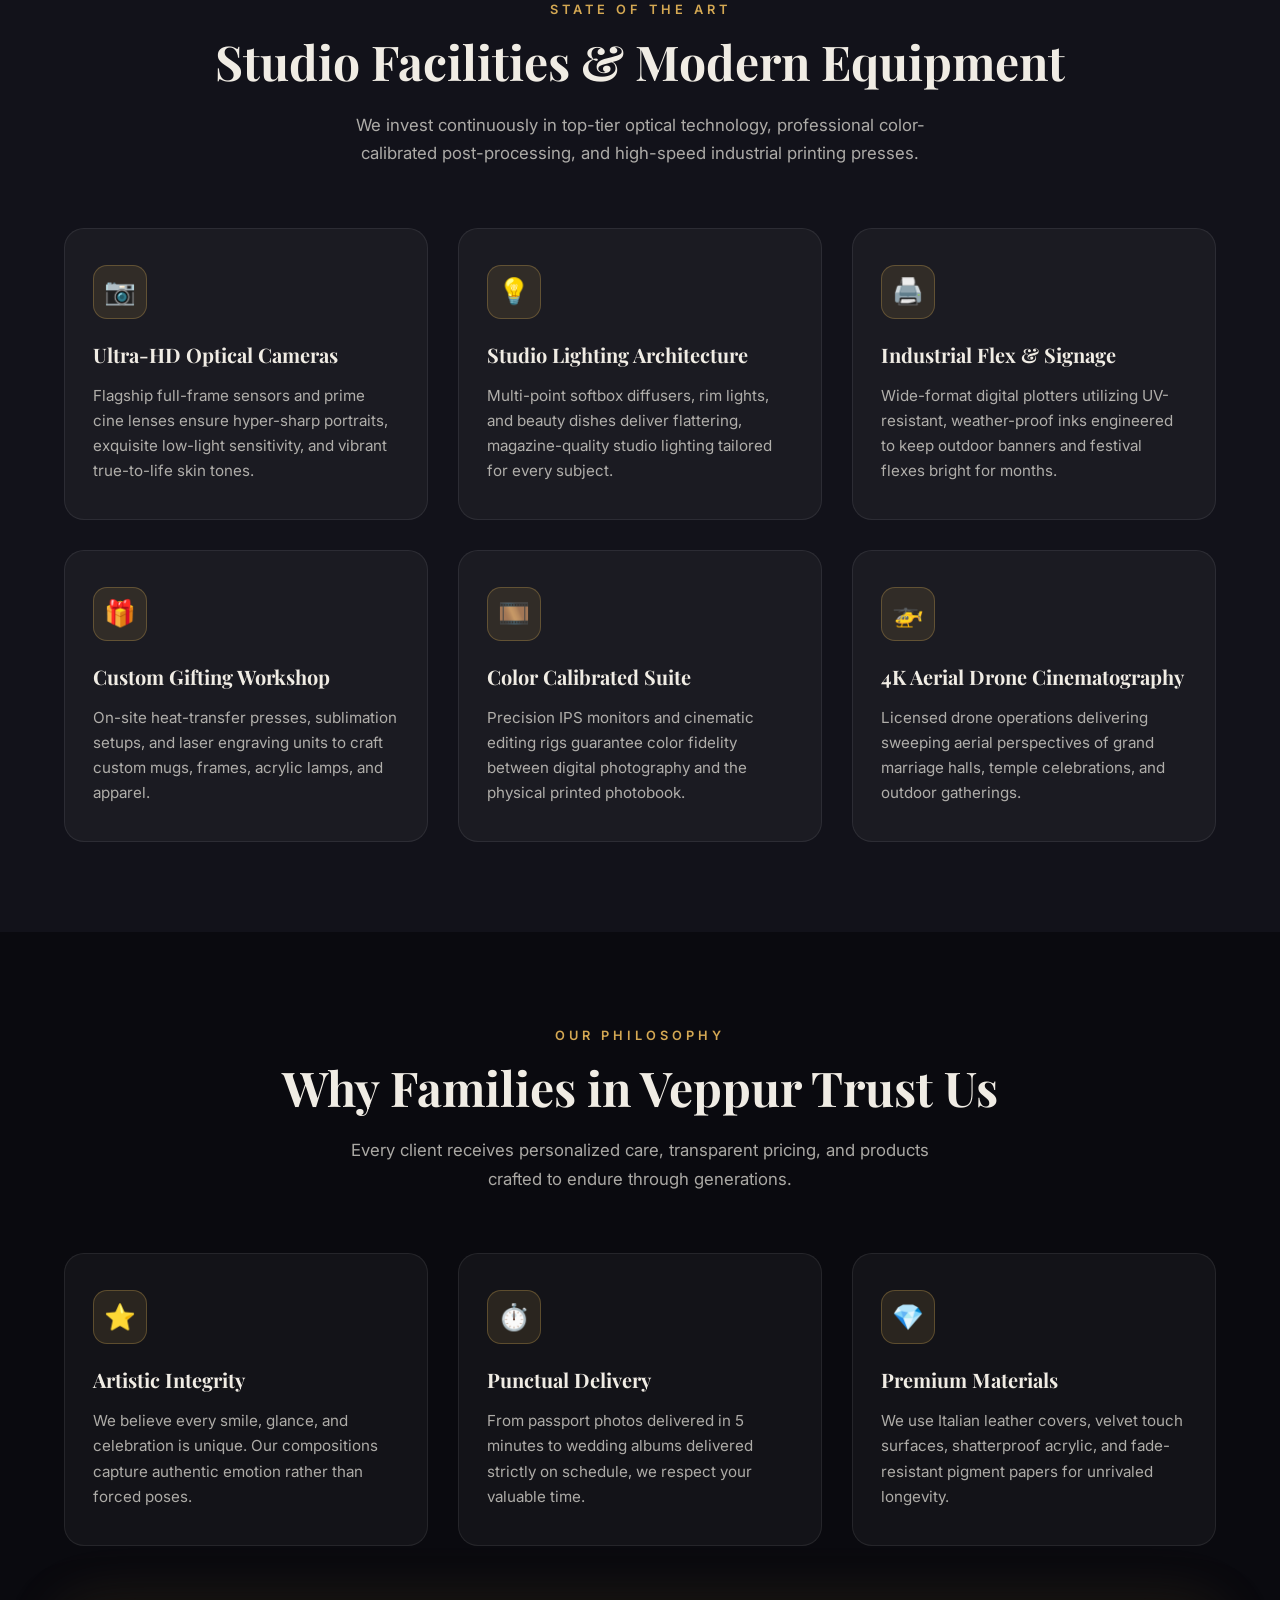
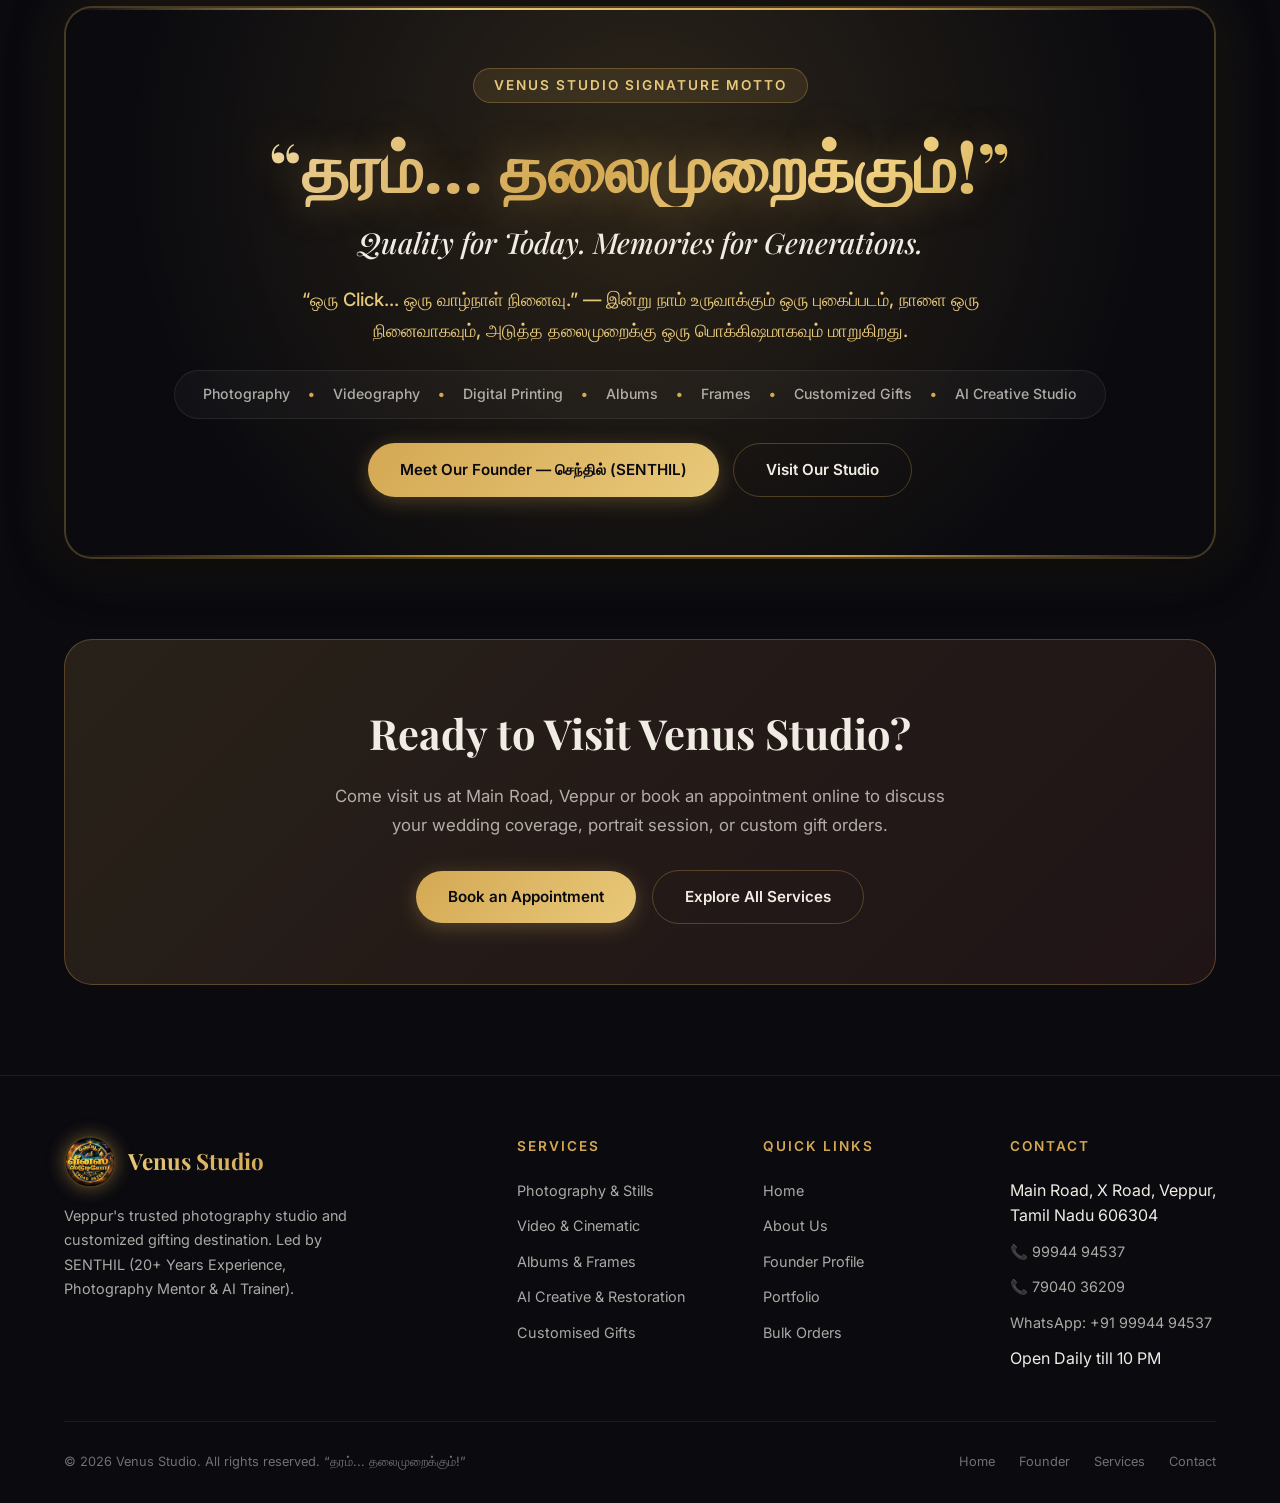
==== commit ae4a319a: "UI Enhancement" ====
--- a/about.html
+++ b/about.html
@@ -313,7 +313,7 @@
             <li>Main Road, X Road, Veppur, Tamil Nadu 606304</li>
             <li><a href="tel:09994494537">📞 99944 94537</a></li>
             <li><a href="tel:07904036209">📞 79040 36209</a></li>
-            <li><a href="https://wa.me/919092028536" target="_blank" rel="noopener">WhatsApp: +91 90920 28536</a></li>
+            <li><a href="https://wa.me/919994494537" target="_blank" rel="noopener">WhatsApp: +91 99944 94537</a></li>
             <li>Open Daily till 10 PM</li>
           </ul>
         </div>
@@ -332,7 +332,7 @@
   </footer>
 
   <!-- Floating WhatsApp Action Button -->
-  <a href="https://wa.me/919092028536?text=Hi%20Venus%20Studio,%20I%20would%20like%20to%20know%20more%20about%20your%20services" target="_blank" rel="noopener" class="whatsapp-float" aria-label="Chat with Venus Studio on WhatsApp">
+  <a href="https://wa.me/919994494537?text=Hi%20Venus%20Studio,%20I%20would%20like%20to%20know%20more%20about%20your%20services" target="_blank" rel="noopener" class="whatsapp-float" aria-label="Chat with Venus Studio on WhatsApp">
     <svg viewBox="0 0 24 24"><path d="M.057 24l1.687-6.163c-1.041-1.804-1.588-3.849-1.587-5.946.003-6.556 5.338-11.891 11.893-11.891 3.181.001 6.167 1.24 8.413 3.488 2.245 2.248 3.481 5.236 3.48 8.414-.003 6.557-5.338 11.892-11.893 11.892-1.99-.001-3.951-.5-5.688-1.448l-6.305 1.654zm6.597-3.807c1.676.995 3.276 1.591 5.392 1.592 5.448 0 9.886-4.434 9.889-9.885.002-5.462-4.415-9.89-9.881-9.892-5.452 0-9.887 4.434-9.889 9.884-.001 2.225.651 3.891 1.746 5.634l-.999 3.648 3.742-.981zm11.387-5.464c-.074-.124-.272-.198-.57-.347-.297-.149-1.758-.868-2.031-.967-.272-.099-.47-.149-.669.149-.198.297-.768.967-.941 1.165-.173.198-.347.223-.644.074-.297-.149-1.255-.462-2.39-1.475-.883-.788-1.48-1.761-1.653-2.059-.173-.297-.018-.458.13-.606.134-.133.297-.347.446-.521.151-.172.2-.296.3-.495.099-.198.05-.372-.025-.521-.075-.148-.669-1.611-.916-2.206-.242-.579-.487-.501-.669-.51-.173-.008-.371-.01-.57-.01-.198 0-.52.074-.792.372s-1.04 1.015-1.04 2.479 1.065 2.876 1.213 3.074c.149.198 2.095 3.2 5.076 4.487.709.306 1.263.489 1.694.626.712.226 1.36.194 1.872.118.571-.085 1.758-.719 2.006-1.413.248-.695.248-1.29.173-1.414z"/></svg>
     <span class="tooltip">Chat with Venus Studio</span>
   </a>
--- a/styles.css
+++ b/styles.css
@@ -235,6 +235,11 @@
   z-index: 1000;
   padding: 20px 0;
   transition: all 0.4s var(--ease-out);
+  background: linear-gradient(180deg, rgba(10, 10, 15, 0.85) 0%, rgba(10, 10, 15, 0.4) 65%, transparent 100%);
+}
+
+[data-theme="light"] .navbar {
+  background: linear-gradient(180deg, rgba(251, 251, 250, 0.94) 0%, rgba(251, 251, 250, 0.5) 65%, transparent 100%);
 }
 
 .navbar.scrolled {
@@ -243,6 +248,7 @@
   -webkit-backdrop-filter: blur(20px);
   padding: 12px 0;
   border-bottom: 1px solid var(--border-subtle);
+  box-shadow: 0 4px 30px rgba(0, 0, 0, 0.25);
 }
 
 .navbar .container {
@@ -272,20 +278,21 @@
 }
 
 .nav-logo-img {
-  width: 46px;
-  height: 46px;
+  width: 52px;
+  height: 52px;
   border-radius: 50%;
   display: block;
   object-fit: cover;
-  background-color: #ffffff;
-  border: 1.5px solid rgba(212, 168, 83, 0.5);
-  box-shadow: 0 0 15px rgba(212, 168, 83, 0.35);
+  background-color: #000000;
+  border: 2px solid var(--border-gold);
+  box-shadow: 0 0 18px rgba(212, 168, 83, 0.45);
   transition: transform 0.4s var(--ease-spring), box-shadow 0.4s var(--ease-out);
+  flex-shrink: 0;
 }
 
 .nav-logo:hover .nav-logo-img {
-  transform: scale(1.08);
-  box-shadow: 0 0 25px rgba(212, 168, 83, 0.55);
+  transform: scale(1.1) rotate(4deg);
+  box-shadow: 0 0 28px rgba(212, 168, 83, 0.65);
 }
 
 .nav-logo-text {
@@ -436,10 +443,14 @@
 .hero {
   position: relative;
   min-height: 100vh;
-  display: flex;
+  min-height: 100svh;
+  display: flex;
+  flex-direction: column;
   align-items: center;
   justify-content: center;
+  padding: 130px 24px 80px;
   overflow: hidden;
+  box-sizing: border-box;
 }
 
 .hero-bg {
@@ -506,7 +517,9 @@
   z-index: 2;
   text-align: center;
   max-width: 800px;
+  width: 100%;
   padding: 0 24px;
+  margin: auto 0;
 }
 
 .hero-badge {
@@ -645,16 +658,15 @@
 
 /* Hero scroll indicator */
 .hero-scroll {
-  position: absolute;
-  bottom: 40px;
-  left: 50%;
-  transform: translateX(-50%);
+  position: relative;
+  margin-top: 36px;
   z-index: 2;
   display: flex;
   flex-direction: column;
   align-items: center;
   gap: 8px;
   animation: fadeInUp 1s var(--ease-out) 1.2s both;
+  pointer-events: none;
 }
 
 .hero-scroll span {
@@ -666,15 +678,21 @@
 
 .scroll-line {
   width: 1px;
-  height: 40px;
+  height: 36px;
   background: linear-gradient(to bottom, var(--gold-primary), transparent);
   animation: scroll-pulse 2s infinite;
 }
 
 @keyframes scroll-pulse {
-  0% { opacity: 1; height: 40px; }
-  50% { opacity: 0.3; height: 20px; }
-  100% { opacity: 1; height: 40px; }
+  0% { opacity: 1; height: 36px; }
+  50% { opacity: 0.3; height: 18px; }
+  100% { opacity: 1; height: 36px; }
+}
+
+@media (max-height: 800px), (max-width: 768px) {
+  .hero-scroll {
+    display: none;
+  }
 }
 
 /* ============================================
@@ -1730,6 +1748,11 @@
   }
 
   /* Hero */
+  .hero {
+    padding-top: 110px;
+    padding-bottom: 60px;
+  }
+
   .hero-title {
     font-size: clamp(2.2rem, 8vw, 3.5rem);
   }
@@ -1807,6 +1830,11 @@
 }
 
 @media (max-width: 480px) {
+  .hero {
+    padding-top: 100px;
+    padding-bottom: 50px;
+  }
+
   .gallery-grid {
     grid-template-columns: 1fr;
   }
@@ -2602,58 +2630,42 @@
   width: 100%;
   height: 100%;
   object-fit: cover;
-  object-position: top center;
+  object-position: center top;
   transition: transform 0.6s var(--ease-out);
 }
 
 .founder-card:hover .founder-portrait-img {
-  transform: scale(1.04);
-}
-
-.founder-image-overlay {
+  transform: scale(1.03);
+}
+
+.founder-image-fade {
   position: absolute;
-  inset: 0;
-  background: linear-gradient(180deg, rgba(0, 0, 0, 0.1) 0%, rgba(10, 10, 15, 0.2) 60%, rgba(12, 12, 18, 0.95) 100%);
-  display: flex;
-  flex-direction: column;
-  justify-content: space-between;
-  padding: 20px;
+  bottom: 0;
+  left: 0;
+  right: 0;
+  height: 70px;
+  background: linear-gradient(180deg, transparent 0%, rgba(12, 12, 18, 0.95) 100%);
   pointer-events: none;
 }
 
 .founder-hero-badge {
-  align-self: flex-start;
   display: inline-flex;
   align-items: center;
-  gap: 6px;
-  background: rgba(10, 10, 15, 0.85);
-  backdrop-filter: blur(12px);
-  -webkit-backdrop-filter: blur(12px);
+  gap: 8px;
+  background: rgba(212, 168, 83, 0.12);
   border: 1px solid var(--border-gold);
-  padding: 6px 14px;
+  padding: 6px 18px;
   border-radius: 30px;
   color: var(--gold-light);
   font-size: 0.78rem;
   font-weight: 700;
-  letter-spacing: 1.5px;
+  letter-spacing: 1.2px;
   text-transform: uppercase;
-  box-shadow: 0 4px 15px rgba(0, 0, 0, 0.5);
+  box-shadow: 0 4px 15px rgba(0, 0, 0, 0.25), 0 0 15px rgba(212, 168, 83, 0.12);
 }
 
 .badge-sparkle {
   color: var(--gold-primary);
-}
-
-.founder-exp-ribbon {
-  align-self: flex-end;
-  background: linear-gradient(135deg, var(--gold-primary), var(--gold-dark));
-  color: #0a0a0f;
-  font-size: 0.8rem;
-  font-weight: 800;
-  padding: 6px 14px;
-  border-radius: 20px;
-  letter-spacing: 0.5px;
-  box-shadow: 0 4px 15px rgba(212, 168, 83, 0.4);
 }
 
 .founder-card-info {
@@ -2742,20 +2754,75 @@
 .founder-action-buttons {
   display: grid;
   grid-template-columns: 1fr 1fr;
-  gap: 10px;
+  gap: 12px;
   width: 100%;
-  margin-top: 4px;
+  margin-top: 6px;
 }
 
 .founder-cta-btn {
-  padding: 11px 16px !important;
-  font-size: 0.88rem !important;
-  font-weight: 600 !important;
+  padding: 12px 16px !important;
+  font-size: 0.9rem !important;
+  font-weight: 700 !important;
   border-radius: 30px !important;
   display: flex !important;
   align-items: center !important;
   justify-content: center !important;
   text-align: center !important;
+  gap: 8px !important;
+  text-decoration: none !important;
+  transition: all 0.3s var(--ease-spring) !important;
+}
+
+.founder-wa-btn {
+  background: linear-gradient(135deg, #25D366 0%, #1da851 100%) !important;
+  color: #ffffff !important;
+  box-shadow: 0 4px 18px rgba(37, 211, 102, 0.4) !important;
+  border: 1px solid rgba(255, 255, 255, 0.2) !important;
+}
+
+.founder-wa-btn:hover {
+  transform: translateY(-3px) scale(1.02) !important;
+  box-shadow: 0 8px 25px rgba(37, 211, 102, 0.6) !important;
+  color: #ffffff !important;
+}
+
+.founder-call-btn {
+  background: linear-gradient(135deg, var(--gold-primary), var(--gold-light)) !important;
+  color: #0a0a0f !important;
+  box-shadow: 0 4px 18px rgba(212, 168, 83, 0.35) !important;
+  border: none !important;
+}
+
+.founder-call-btn:hover {
+  transform: translateY(-3px) scale(1.02) !important;
+  box-shadow: 0 8px 25px rgba(212, 168, 83, 0.55) !important;
+  color: #0a0a0f !important;
+}
+
+.founder-quick-contact-box {
+  margin-top: 10px;
+  background: rgba(37, 211, 102, 0.08);
+  border: 1px dashed rgba(37, 211, 102, 0.4);
+  border-radius: 14px;
+  padding: 10px 14px;
+  display: flex;
+  align-items: center;
+  justify-content: center;
+  gap: 8px;
+  font-size: 0.84rem;
+  color: var(--text-primary);
+  width: 100%;
+}
+
+.pulse-green-dot {
+  width: 8px;
+  height: 8px;
+  background: #25D366;
+  border-radius: 50%;
+  box-shadow: 0 0 10px #25D366;
+  animation: pulse-dot 2s infinite;
+  display: inline-block;
+  flex-shrink: 0;
 }
 
 .founder-card-footer {
@@ -2834,9 +2901,9 @@
 
 .founder-stats-bar {
   display: grid;
-  grid-template-columns: repeat(3, 1fr);
-  gap: 20px;
-  margin: 10px 0;
+  grid-template-columns: repeat(auto-fit, minmax(200px, 1fr));
+  gap: 18px;
+  margin: 16px 0;
 }
 
 .founder-stat-box {
@@ -2964,6 +3031,172 @@
   height: 16px;
   stroke: var(--gold-primary);
   flex-shrink: 0;
+}
+
+/* ============================================
+   FOUNDER 20-YEAR TIMELINE & SPECIALTIES
+   ============================================ */
+.founder-timeline-section {
+  margin-top: 10px;
+}
+
+.founder-timeline {
+  display: flex;
+  flex-direction: column;
+  gap: 20px;
+  margin-top: 22px;
+  position: relative;
+  padding-left: 32px;
+}
+
+.founder-timeline::before {
+  content: '';
+  position: absolute;
+  top: 12px;
+  bottom: 12px;
+  left: 10px;
+  width: 2px;
+  background: linear-gradient(to bottom, var(--gold-primary) 0%, var(--gold-dark) 50%, var(--border-subtle) 100%);
+}
+
+.timeline-item {
+  position: relative;
+  background: var(--bg-card);
+  border: 1px solid var(--border-subtle);
+  border-radius: 18px;
+  padding: 20px 24px;
+  transition: all 0.3s var(--ease-out);
+}
+
+.timeline-item:hover {
+  border-color: var(--border-gold);
+  transform: translateX(6px);
+  background: var(--bg-glass-hover);
+  box-shadow: 0 10px 30px rgba(0, 0, 0, 0.4), 0 0 20px rgba(212, 168, 83, 0.12);
+}
+
+.timeline-node {
+  position: absolute;
+  left: -33px;
+  top: 22px;
+  width: 18px;
+  height: 18px;
+  border-radius: 50%;
+  background: var(--bg-primary);
+  border: 3px solid var(--gold-primary);
+  box-shadow: 0 0 12px var(--gold-glow);
+}
+
+.timeline-year {
+  display: inline-block;
+  font-size: 0.8rem;
+  font-weight: 700;
+  color: var(--gold-light);
+  background: rgba(212, 168, 83, 0.14);
+  border: 1px solid var(--border-gold);
+  padding: 3px 12px;
+  border-radius: 20px;
+  margin-bottom: 8px;
+}
+
+.timeline-title {
+  font-family: var(--font-display);
+  font-size: 1.15rem;
+  font-weight: 700;
+  color: var(--text-primary);
+  margin-bottom: 6px;
+}
+
+.timeline-desc {
+  font-size: 0.92rem;
+  color: var(--text-secondary);
+  line-height: 1.65;
+}
+
+/* Founder Craft Grid */
+.founder-craft-grid {
+  display: grid;
+  grid-template-columns: repeat(auto-fit, minmax(230px, 1fr));
+  gap: 16px;
+  margin-top: 20px;
+}
+
+.craft-card {
+  background: var(--bg-card);
+  border: 1.5px solid var(--border-subtle);
+  border-radius: 20px;
+  padding: 24px;
+  transition: all 0.35s var(--ease-spring);
+  display: flex;
+  flex-direction: column;
+  gap: 12px;
+}
+
+.craft-card:hover {
+  transform: translateY(-6px);
+  border-color: var(--border-gold);
+  box-shadow: 0 15px 40px rgba(0, 0, 0, 0.4), 0 0 25px rgba(212, 168, 83, 0.15);
+}
+
+.craft-icon {
+  width: 48px;
+  height: 48px;
+  border-radius: 14px;
+  background: linear-gradient(135deg, rgba(212, 168, 83, 0.2), rgba(212, 168, 83, 0.05));
+  border: 1px solid var(--border-gold);
+  display: flex;
+  align-items: center;
+  justify-content: center;
+  font-size: 1.45rem;
+}
+
+.craft-title {
+  font-family: var(--font-display);
+  font-size: 1.1rem;
+  font-weight: 700;
+  color: var(--text-primary);
+}
+
+.craft-desc {
+  font-size: 0.88rem;
+  color: var(--text-secondary);
+  line-height: 1.6;
+}
+
+/* Founder CTA Banner */
+.founder-cta-banner {
+  background: radial-gradient(circle at 50% 40%, rgba(212, 168, 83, 0.2) 0%, rgba(18, 18, 26, 0.98) 75%),
+              linear-gradient(180deg, #161622 0%, #0c0c12 100%);
+  border: 2px solid var(--border-gold);
+  border-radius: 26px;
+  padding: 48px 36px;
+  margin-top: 36px;
+  text-align: center;
+  position: relative;
+  overflow: hidden;
+  box-shadow: 0 15px 50px rgba(0, 0, 0, 0.6), 0 0 45px rgba(212, 168, 83, 0.2);
+}
+
+.founder-cta-banner h3 {
+  font-family: var(--font-display);
+  font-size: clamp(1.6rem, 3vw, 2.2rem);
+  color: var(--text-primary);
+  margin-bottom: 12px;
+}
+
+.founder-cta-banner p {
+  color: var(--text-secondary);
+  max-width: 650px;
+  margin: 0 auto 26px;
+  font-size: 1.05rem;
+  line-height: 1.7;
+}
+
+.founder-cta-buttons {
+  display: flex;
+  justify-content: center;
+  gap: 16px;
+  flex-wrap: wrap;
 }
 
 /* Responsive Overrides */
@@ -3266,8 +3499,8 @@
   box-shadow: 0 20px 50px rgba(0, 0, 0, 0.08), 0 0 35px rgba(166, 124, 30, 0.12);
 }
 
-[data-theme="light"] .founder-image-overlay {
-  background: linear-gradient(180deg, rgba(255, 255, 255, 0) 0%, rgba(255, 255, 255, 0.1) 60%, rgba(255, 255, 255, 0.95) 100%);
+[data-theme="light"] .founder-image-fade {
+  background: linear-gradient(180deg, transparent 0%, rgba(255, 255, 255, 0.95) 100%);
 }
 
 [data-theme="light"] .founder-card-name {
@@ -3284,9 +3517,10 @@
 }
 
 [data-theme="light"] .founder-hero-badge {
-  background: rgba(255, 255, 255, 0.9);
+  background: rgba(166, 124, 30, 0.1);
   color: #7d590e;
   border-color: var(--border-gold);
+  box-shadow: 0 4px 12px rgba(166, 124, 30, 0.1);
 }
 
 [data-theme="light"] .founder-card-footer {
@@ -3333,6 +3567,35 @@
   background: #f4f5f8;
   border-color: rgba(0, 0, 0, 0.08);
   color: var(--text-primary);
+}
+
+[data-theme="light"] .timeline-item,
+[data-theme="light"] .craft-card {
+  background: #ffffff;
+  border-color: rgba(0, 0, 0, 0.08);
+  box-shadow: 0 6px 20px rgba(0, 0, 0, 0.04);
+}
+
+[data-theme="light"] .timeline-node {
+  background: #ffffff;
+}
+
+[data-theme="light"] .craft-icon {
+  background: rgba(166, 124, 30, 0.1);
+  border-color: var(--border-gold);
+}
+
+[data-theme="light"] .founder-cta-banner {
+  background: radial-gradient(circle at 50% 40%, rgba(166, 124, 30, 0.14) 0%, rgba(255, 255, 255, 0.98) 75%),
+              linear-gradient(180deg, #ffffff 0%, #f7f6f2 100%);
+  border-color: var(--border-gold);
+  box-shadow: 0 15px 45px rgba(0, 0, 0, 0.07), 0 0 35px rgba(166, 124, 30, 0.15);
+}
+
+[data-theme="light"] .founder-quick-contact-box {
+  background: rgba(37, 211, 102, 0.1);
+  border-color: rgba(37, 211, 102, 0.5);
+  color: #0d0d12;
 }
 
 [data-theme="light"] .tier-card,
